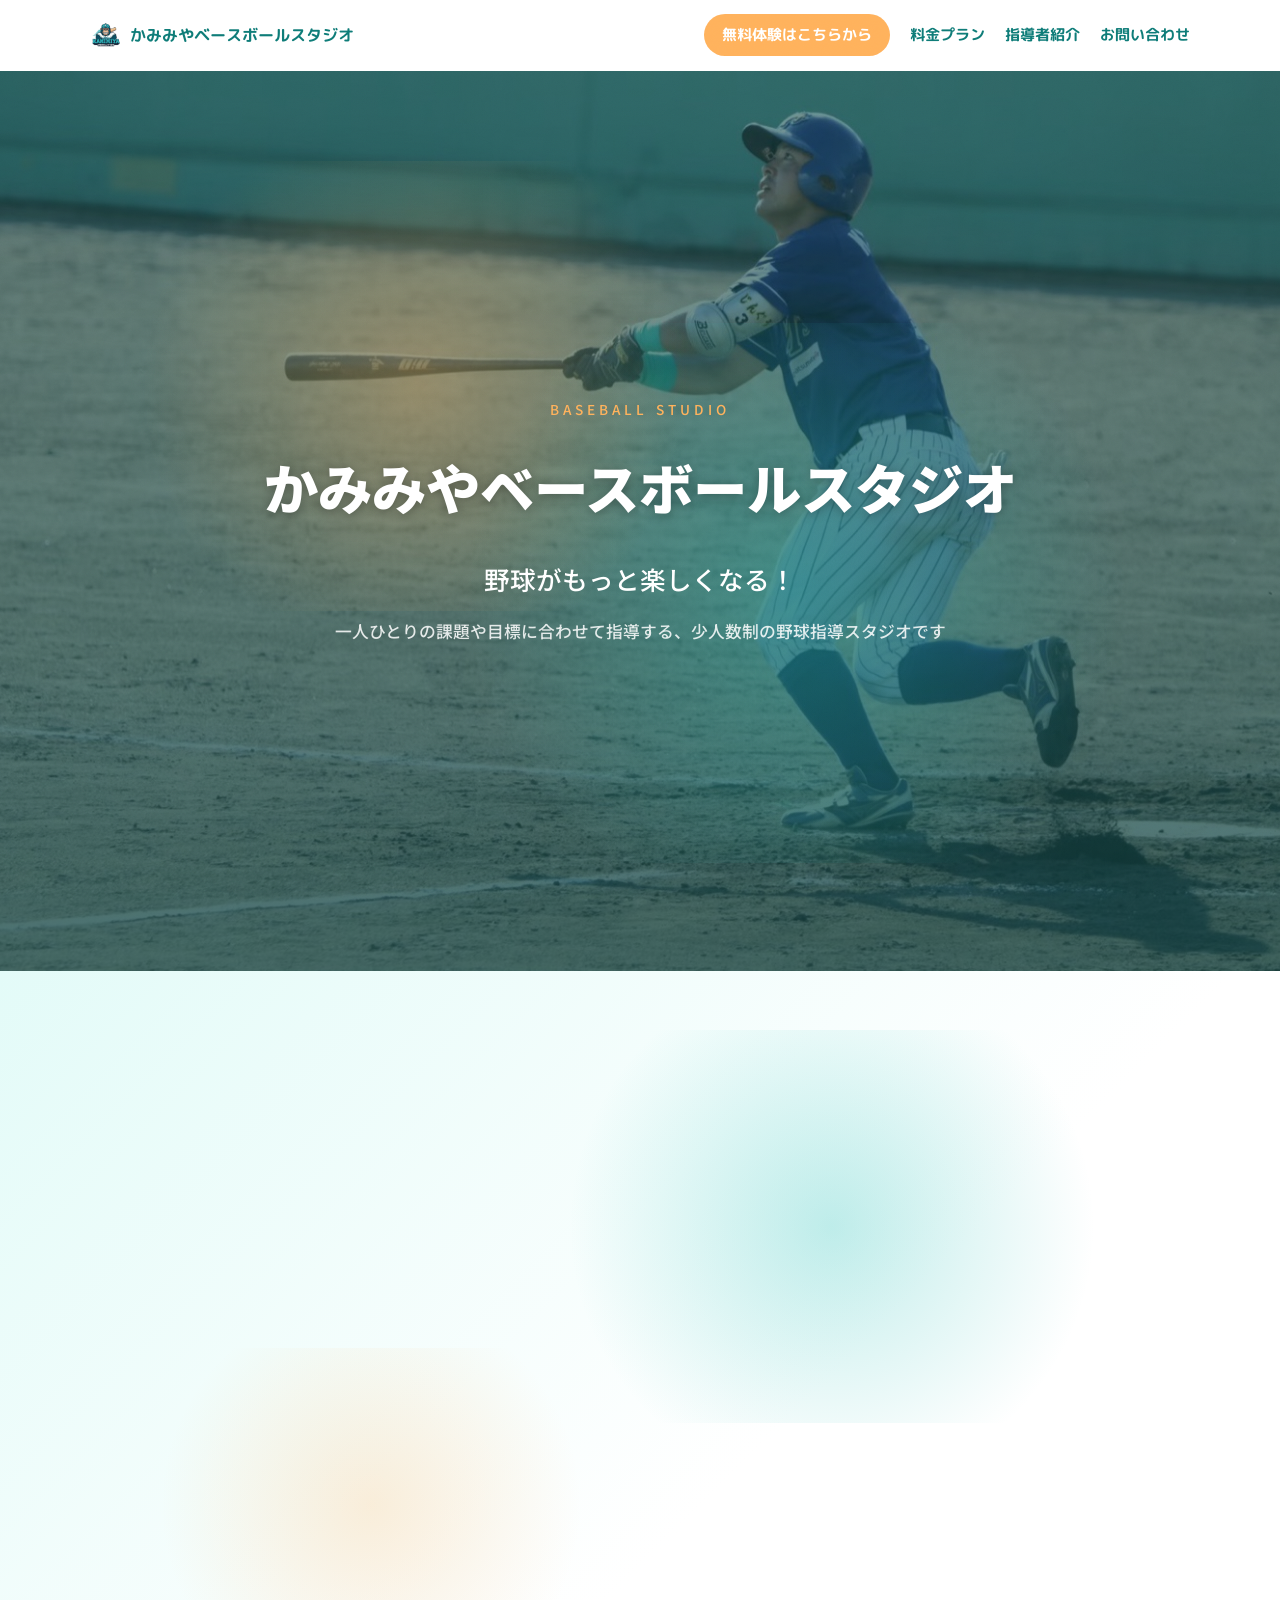
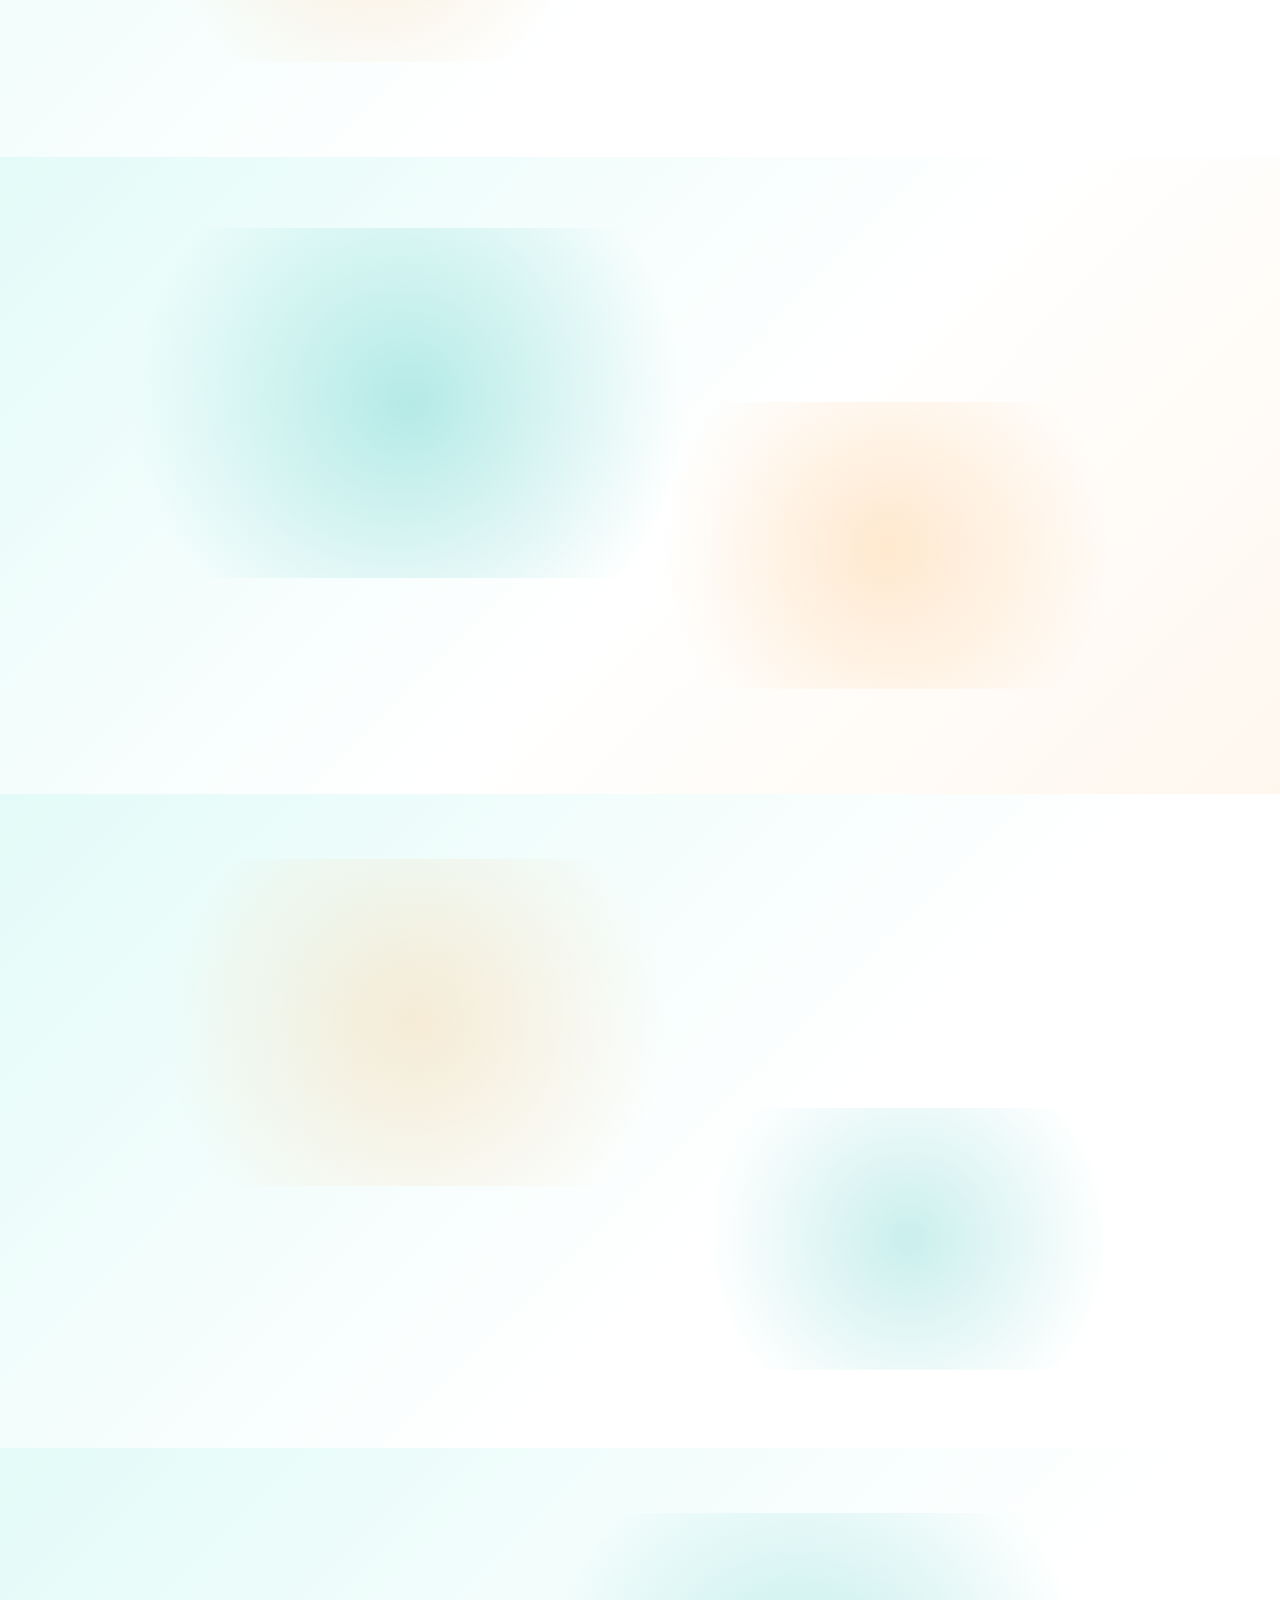
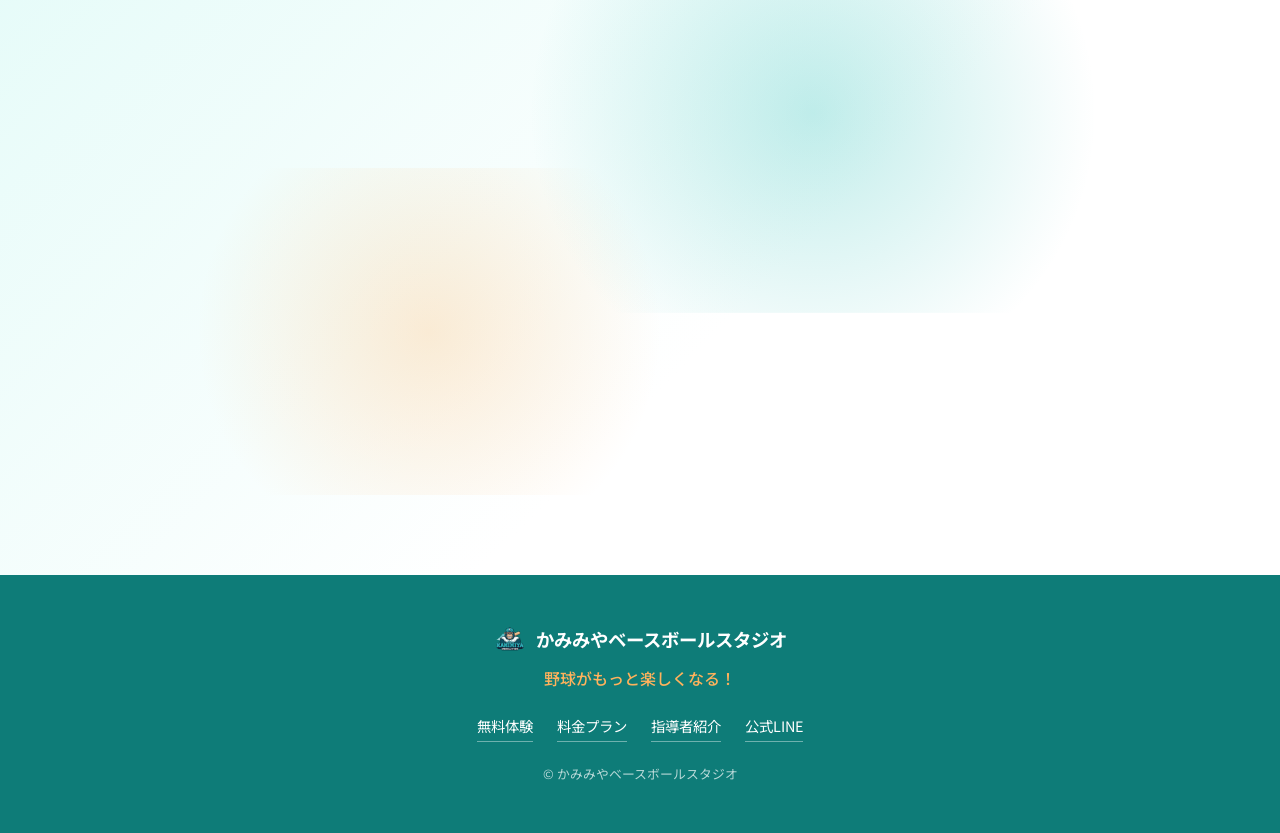
==== index.html @ 3febee27 "ナビゲーションとトップページのCTA文言を調整 - トップページのヒーロー内「無料体験に申し込む」ボタンを削除 - ナビの「無料体験」を「無料体験はこちらから」に変更（全ページ共通） - ナビの「公式" ====
<!DOCTYPE html>
<html lang="ja">
<head>
<meta charset="UTF-8">
<meta name="viewport" content="width=device-width, initial-scale=1.0">
<title>かみみやベースボールスタジオ｜野球がもっと楽しくなる！</title>
<meta name="description" content="かみみやベースボールスタジオ。一人ひとりの課題や目標に合わせて、技術の向上だけでなく「野球を楽しむこと」を大切にする野球指導スタジオです。まずは無料体験から。">
<link rel="icon" type="image/png" href="image/logo-icon.png">
<link rel="apple-touch-icon" href="image/logo-icon.png">
<link rel="preconnect" href="https://fonts.googleapis.com">
<link rel="preconnect" href="https://fonts.gstatic.com" crossorigin>
<link href="https://fonts.googleapis.com/css2?family=Noto+Sans+JP:wght@400;500;700;900&family=M+PLUS+Rounded+1c:wght@500;700;800&display=swap" rel="stylesheet">
<link rel="stylesheet" href="styles.css">
</head>
<body>

<nav class="site-nav">
  <div class="container site-nav__inner">
    <a href="index.html" class="site-nav__logo">
      <img src="image/logo-icon.png" alt="" class="site-nav__logo-icon">
      かみみやベースボールスタジオ
    </a>
    <div class="site-nav__links">
      <a href="trial.html" class="site-nav__link site-nav__link--cta">無料体験はこちらから</a>
      <a href="plan.html" class="site-nav__link">料金プラン</a>
      <a href="profile.html" class="site-nav__link">指導者紹介</a>
      <a href="https://lin.ee/xkisWtDX" class="site-nav__link" target="_blank" rel="noopener noreferrer">お問い合わせ</a>
    </div>
  </div>
</nav>

<header class="hero">
  <div class="hero__bg"></div>
  <div class="hero__overlay"></div>
  <div class="hero__content">
    <p class="hero__eyebrow">BASEBALL STUDIO</p>
    <h1 class="hero__title">かみみやベースボールスタジオ</h1>
    <p class="hero__copy">野球がもっと楽しくなる！</p>
    <p class="hero__sub">一人ひとりの課題や目標に合わせて指導する、少人数制の野球指導スタジオです</p>
  </div>
</header>

<main>

  <section class="about" id="philosophy">
    <div class="container">
      <h2 class="section-title reveal">指導理念</h2>
      <div class="about-grid">

        <div class="bento-item about-grid__lead reveal">
          <p class="about__lead">
            僕が大切にしているのは、ただ「野球が上手くなること」だけではなく、まずは「野球を楽しむこと」です。<br><br>
            そのためには、できなかったことができるようになったり、練習の成果が結果につながったりすることも大切だと考えています。<br><br>
            僕の考えを押しつけるのではなく、その子自身が考えて、できることを少しずつ増やしていく。それを大切にしています。
          </p>
        </div>

        <div class="bento-item about-grid__quote reveal">
          <p class="about-grid__quote-text">「自分はどうなりたいのか」<br>「そのために今の自分には何が必要なのか」<br>を一緒に考えます</p>
        </div>

        <div class="bento-item about-grid__link reveal">
          <p class="philosophy-goal">最終的に「野球がもっと楽しくなった」と<br>思ってもらうことを目指しています。</p>
        </div>

      </div>
    </div>
  </section>

  <section class="services" id="concerns">
    <div class="container">
      <h2 class="section-title reveal">こんなお悩みありませんか？</h2>
      <div class="bento-item concern-card reveal">
        <ul class="concern-list">
          <li>練習しているけど、なかなか結果につながらない</li>
          <li>バッティングで何を直せばいいのか分からない</li>
          <li>子どもに合った練習方法が分からない</li>
          <li>もっと野球を楽しんでほしい</li>
          <li>言われたことをやるだけではなく、自分で考えて練習してほしい</li>
          <li>目標を持って野球に取り組んでほしい</li>
        </ul>
      </div>
    </div>
  </section>

  <section class="career" id="solutions">
    <div class="container">
      <p class="solution-lead reveal">
        一人ひとりの課題や目標に合わせて、技術の向上だけでなく、<br>
        野球をもっと楽しめるようになることを目指して指導する<br>
        かみみやベースボールスタジオのトレーニングを、受けてみませんか？
      </p>
      <div class="step-grid">

        <div class="step-card reveal">
          <p class="step-card__num">POINT 1</p>
          <h3 class="step-card__title">プロの視点での指導</h3>
          <p class="step-card__desc">元独立リーグ選手・独立5球団経験、Driveline youthの認定資格を持つ代表が直接指導します。</p>
        </div>

        <div class="step-card reveal">
          <p class="step-card__num">POINT 2</p>
          <h3 class="step-card__title">一人ひとりに合わせた指導</h3>
          <p class="step-card__desc">画一的な指導ではなく、お子様一人ひとりの課題や目標に合わせて指導内容を考えます。</p>
        </div>

        <div class="step-card reveal">
          <p class="step-card__num">POINT 3</p>
          <h3 class="step-card__title">「楽しむ」を大切にする指導</h3>
          <p class="step-card__desc">技術の向上だけでなく、野球を楽しむ気持ちを一番大切にした指導を行っています。</p>
        </div>

      </div>

      <div class="solutions-cta reveal">
        <a href="profile.html" class="btn btn--outline">指導者に関する情報はこちら <span aria-hidden="true">&raquo;</span></a>
      </div>
    </div>
  </section>

  <section class="contact" id="contact">
    <div class="container">
      <p class="cta-lead reveal">
        お悩み、少しでも解消したいと感じたら——<br>
        まずは無料体験で、実際の指導を見てみませんか？
      </p>
      <h2 class="section-title cta-title reveal">無料体験レッスン</h2>
      <div class="bento-item trial-cta-card cta-highlight reveal">
        <p class="trial-cta__desc">
          「本当にうちの子に合うか、まずは試してみたい」という方へ。<br>
          プロの視点での指導を、まずは無料で体験いただけます。<br>
          <strong class="trial-cta__highlight">公式LINEで「無料体験」と送ってください。日程調整のうえ、ご案内いたします。</strong>
        </p>
        <a class="btn btn--line" href="https://lin.ee/xkisWtDX" target="_blank" rel="noopener noreferrer">
          <svg class="btn__icon" viewBox="0 0 24 24" aria-hidden="true"><path fill="currentColor" d="M12 2C6.48 2 2 5.71 2 10.28c0 4.09 3.56 7.52 8.36 8.16.33.07.77.22.88.5.1.26.07.66.03.92l-.14.86c-.04.26-.2 1 .88.55 1.08-.46 5.82-3.43 7.94-5.87C21.44 13.94 22 12.18 22 10.28 22 5.71 17.52 2 12 2zm-3.3 10.87H6.98a.32.32 0 0 1-.32-.32V8.03c0-.18.14-.32.32-.32h.36c.18 0 .32.14.32.32v3.8h2.04c.18 0 .32.14.32.32v.4c0 .18-.14.32-.32.32zm1.72-.32c0 .18-.14.32-.32.32h-.36a.32.32 0 0 1-.32-.32V8.03c0-.18.14-.32.32-.32h.36c.18 0 .32.14.32.32zm4.5 0c0 .18-.14.32-.32.32h-.34a.34.34 0 0 1-.27-.13l-1.86-2.53v2.34c0 .18-.14.32-.32.32h-.36a.32.32 0 0 1-.32-.32V8.03c0-.18.14-.32.32-.32h.36c.1 0 .2.05.26.13l1.85 2.52V8.03c0-.18.14-.32.32-.32h.36c.18 0 .32.14.32.32zm3.34-3.16c0 .18-.14.32-.32.32h-2.04v.85h2.04c.18 0 .32.14.32.32v.4c0 .18-.14.32-.32.32h-2.04v.85h2.04c.18 0 .32.14.32.32v.4c0 .18-.14.32-.32.32h-2.72a.32.32 0 0 1-.32-.32V8.03c0-.18.14-.32.32-.32h2.72c.18 0 .32.14.32.32z"/></svg>
          無料体験に申し込む
        </a>
        <p class="trial-cta__note">※無料体験は月謝グループレッスンのみが対象です。</p>
      </div>
    </div>
  </section>

</main>

<footer class="footer">
  <div class="container">
    <div class="footer__brand">
      <img src="image/logo-icon.png" alt="" class="footer__logo-icon">
      <p class="footer__name">かみみやベースボールスタジオ</p>
    </div>
    <p class="footer__copy">野球がもっと楽しくなる！</p>
    <div class="footer__links">
      <a href="trial.html">無料体験</a>
      <a href="plan.html">料金プラン</a>
      <a href="profile.html">指導者紹介</a>
      <a href="https://lin.ee/xkisWtDX" target="_blank" rel="noopener noreferrer">公式LINE</a>
    </div>
    <p class="footer__rights">&copy; かみみやベースボールスタジオ</p>
  </div>
</footer>

</body>
</html>
---- styles.css ----
/* ===== Variables ===== */
:root {
  --color-primary: #1FBDB5;
  --color-primary-dark: #0E7C78;
  --color-primary-light: #E3FBF8;
  --color-accent: #FFB25C;
  --color-accent-dark: #E8892C;
  --color-text: #1F2D2C;
  --color-text-muted: #4C5E5C;
  --color-white: #FFFFFF;
  --font-base: "Noto Sans JP", "Hiragino Kaku Gothic ProN", "Yu Gothic", "Meiryo", sans-serif;
  --font-rounded: "M PLUS Rounded 1c", "Noto Sans JP", "Hiragino Kaku Gothic ProN", "Yu Gothic", "Meiryo", sans-serif;
  --container-width: 1100px;
  --radius: 28px;
  --radius-sm: 16px;
  --shadow: 0 12px 28px rgba(14, 124, 120, 0.14);

  /* Motion */
  --ease-snap: cubic-bezier(0.34, 1.56, 0.64, 1);
  --ease-soft: cubic-bezier(0.16, 1, 0.3, 1);
  --duration-fast: 0.25s;
  --duration-base: 0.6s;
}

/* ===== Cross-document page transitions (CSS only, no JS) ===== */
@view-transition {
  navigation: auto;
}

::view-transition-old(root),
::view-transition-new(root) {
  animation-duration: var(--duration-base);
  animation-timing-function: var(--ease-soft);
}

/* ===== Reset ===== */
* {
  box-sizing: border-box;
  margin: 0;
  padding: 0;
}

html {
  scroll-behavior: smooth;
}

body {
  font-family: var(--font-base);
  color: var(--color-text);
  background-color: var(--color-white);
  line-height: 1.8;
  -webkit-font-smoothing: antialiased;
}

/* ===== Ambient noise overlay (pure CSS, no JS) ===== */
body::before {
  content: "";
  position: fixed;
  inset: 0;
  z-index: 9999;
  pointer-events: none;
  opacity: 0.035;
  mix-blend-mode: overlay;
  background-image: url("data:image/svg+xml,%3Csvg xmlns='http://www.w3.org/2000/svg' width='180' height='180'%3E%3Cfilter id='n'%3E%3CfeTurbulence type='fractalNoise' baseFrequency='0.9' numOctaves='2' stitchTiles='stitch'/%3E%3C/filter%3E%3Crect width='100%25' height='100%25' filter='url(%23n)'/%3E%3C/svg%3E");
  background-size: 180px 180px;
}

img {
  display: block;
  max-width: 100%;
  height: auto;
}

.container {
  width: 100%;
  max-width: var(--container-width);
  margin: 0 auto;
  padding: 0 24px;
}

/* ===== Scroll reveal (pure CSS, no JS) ===== */
.reveal {
  opacity: 1;
  transform: none;
}

@supports (animation-timeline: view()) {
  @keyframes reveal-in {
    from {
      opacity: 0;
      transform: translateY(28px);
    }
    to {
      opacity: 1;
      transform: translateY(0);
    }
  }

  .reveal {
    opacity: 0;
    animation: reveal-in var(--duration-base) var(--ease-soft) both;
    animation-timeline: view();
    animation-range: entry 0% cover 30%;
  }
}

.section-title {
  font-size: clamp(1.5rem, 1.2rem + 1.2vw, 2.2rem);
  font-weight: 700;
  color: var(--color-primary-dark);
  text-align: center;
  margin-bottom: 40px;
  position: relative;
  padding-bottom: 18px;
}

.section-title::after {
  content: "";
  position: absolute;
  bottom: 0;
  left: 50%;
  transform: translateX(-50%);
  width: 64px;
  height: 4px;
  background-color: var(--color-accent);
  border-radius: 999px;
}

/* ===== Hero ===== */
.hero {
  position: relative;
  min-height: 100vh;
  display: flex;
  align-items: center;
  justify-content: center;
  overflow: hidden;
  color: var(--color-white);
  text-align: center;
}

.hero__bg {
  position: absolute;
  inset: 0;
  background-image: url("image/S__90472515_0.jpg");
  background-size: cover;
  background-position: center;
  background-repeat: no-repeat;
  animation: hero-kenburns 24s ease-in-out infinite alternate;
}

@keyframes hero-kenburns {
  0% {
    transform: scale(1);
  }
  100% {
    transform: scale(1.12);
  }
}

.hero__overlay {
  position: absolute;
  inset: 0;
  background-image:
    radial-gradient(circle, rgba(255, 178, 92, 0.35) 0%, rgba(255, 178, 92, 0) 70%),
    radial-gradient(circle, rgba(31, 189, 181, 0.35) 0%, rgba(31, 189, 181, 0) 70%),
    linear-gradient(180deg, rgba(14, 65, 63, 0.55) 0%, rgba(14, 65, 63, 0.75) 100%);
  background-repeat: no-repeat;
  background-size: 50% 50%, 60% 60%, 100% 100%;
  background-position: 15% 20%, 80% 70%, 0 0;
  animation: orb-drift-hero 32s ease-in-out infinite alternate;
}

@keyframes orb-drift-hero {
  0% { background-position: 15% 20%, 80% 70%, 0 0; }
  100% { background-position: 30% 35%, 65% 55%, 0 0; }
}

.hero__content {
  position: relative;
  z-index: 1;
  padding: 32px 24px;
}

.hero__eyebrow {
  letter-spacing: 0.3em;
  font-size: 0.85rem;
  font-weight: 500;
  color: var(--color-accent);
  margin-bottom: 16px;
}

.hero__title {
  font-size: clamp(2rem, 1.4rem + 3vw, 3.4rem);
  font-weight: 900;
  margin-bottom: 20px;
  text-shadow: 0 2px 12px rgba(0, 0, 0, 0.3);
}

.hero__copy {
  font-size: clamp(1.1rem, 1rem + 0.8vw, 1.6rem);
  font-weight: 500;
  color: var(--color-white);
}

.hero__sub {
  margin-top: 14px;
  font-size: clamp(0.9rem, 0.85rem + 0.3vw, 1.05rem);
  font-weight: 500;
  color: rgba(255, 255, 255, 0.85);
}

.hero__cta {
  margin-top: 32px;
}

/* ===== About ===== */
.about {
  padding: 96px 0;
  position: relative;
  overflow: hidden;
  background-image:
    radial-gradient(circle, rgba(31, 189, 181, 0.28) 0%, rgba(31, 189, 181, 0) 70%),
    radial-gradient(circle, rgba(255, 178, 92, 0.22) 0%, rgba(255, 178, 92, 0) 70%),
    linear-gradient(135deg, var(--color-primary-light) 0%, #ffffff 60%);
  background-repeat: no-repeat;
  background-size: 50% 50%, 40% 40%, 100% 100%;
  background-position: 80% 15%, 15% 80%, 0 0;
  animation: orb-drift-about 26s ease-in-out infinite alternate;
}

@keyframes orb-drift-about {
  0% { background-position: 80% 15%, 15% 80%, 0 0; }
  100% { background-position: 65% 30%, 30% 65%, 0 0; }
}

.about-grid {
  display: grid;
  grid-template-columns: 2fr 1fr;
  grid-template-rows: auto auto;
  gap: 24px;
}

.about-grid__lead {
  grid-row: 1 / 3;
  background: rgba(255, 255, 255, 0.55);
  display: flex;
  align-items: center;
  padding: 40px;
}

.about-grid__lead .about__lead {
  font-size: clamp(1.05rem, 1rem + 0.3vw, 1.25rem);
  color: var(--color-text);
  font-weight: 500;
}

.about-grid__quote {
  background: #30D5C8;
  display: flex;
  align-items: center;
  justify-content: center;
  text-align: center;
  padding: 28px;
}

.about-grid__quote-text {
  color: var(--color-white);
  font-weight: 900;
  font-size: clamp(1.1rem, 1rem + 1vw, 1.5rem);
}

.about-grid__link {
  background: rgba(255, 255, 255, 0.55);
  display: flex;
  align-items: center;
  justify-content: center;
  padding: 24px;
}

.about-grid__quote {
  animation-delay: 0.1s;
}

.about-grid__link {
  animation-delay: 0.2s;
}

.about-grid__link a {
  display: inline-flex;
  align-items: center;
  gap: 8px;
  color: var(--color-primary-dark);
  font-weight: 700;
  font-size: clamp(1.1rem, 1rem + 0.5vw, 1.35rem);
  text-decoration: none;
  transition: color var(--duration-fast) var(--ease-snap);
}

.about-grid__link a:hover {
  color: var(--color-accent-dark);
}

.philosophy-goal {
  color: var(--color-primary-dark);
  font-weight: 700;
  font-size: clamp(1rem, 0.95rem + 0.3vw, 1.15rem);
  text-align: center;
  line-height: 1.7;
}

/* ===== Parent Concerns ===== */
.concern-card {
  max-width: 760px;
  margin: 0 auto;
  background: rgba(255, 255, 255, 0.55);
  box-shadow: 0 8px 32px rgba(14, 124, 120, 0.14);
  padding: 40px;
}

.concern-list {
  list-style: none;
  display: flex;
  flex-direction: column;
  gap: 14px;
}

.concern-list li {
  position: relative;
  padding-left: 28px;
  font-size: 1rem;
  color: var(--color-text);
  font-weight: 500;
}

.concern-list li::before {
  content: "";
  position: absolute;
  left: 2px;
  top: 9px;
  width: 8px;
  height: 8px;
  border-radius: 50%;
  background-color: var(--color-accent);
}

/* ===== Solutions ===== */
.solution-lead {
  max-width: 720px;
  margin: 0 auto 40px;
  text-align: center;
  font-size: 1.05rem;
  font-weight: 700;
  color: var(--color-primary-dark);
  line-height: 1.9;
}

.solutions-cta {
  margin-top: 40px;
  text-align: center;
}

/* ===== Trial CTA ===== */
.trial-cta-card {
  max-width: 640px;
  margin: 0 auto;
  background: rgba(255, 255, 255, 0.6);
  box-shadow: 0 8px 32px rgba(14, 124, 120, 0.14);
  padding: 48px 40px;
  text-align: center;
  display: flex;
  flex-direction: column;
  align-items: center;
  gap: 16px;
}

.trial-cta__desc {
  color: var(--color-text);
  font-size: 0.98rem;
  line-height: 1.8;
}

.trial-cta__note {
  font-size: 0.82rem;
  color: var(--color-text-muted);
}

.trial-cta__highlight {
  font-weight: 800;
  color: var(--color-primary-dark);
}

.cta-lead {
  max-width: 640px;
  margin: 0 auto 12px;
  text-align: center;
  font-size: 1.05rem;
  font-weight: 700;
  color: var(--color-primary-dark);
  line-height: 1.9;
}

.cta-title {
  font-size: clamp(2rem, 1.6rem + 2vw, 3rem);
}

.cta-highlight {
  max-width: 720px;
  padding: 56px 48px;
}

/* ===== Friend Referral Campaign ===== */
.campaign-lead {
  text-align: center;
  color: var(--color-text-muted);
  margin-bottom: 32px;
  font-size: 1rem;
}

.campaign-grid {
  display: grid;
  grid-template-columns: 1fr 1fr;
  gap: 24px;
}

.campaign-card {
  background: rgba(255, 255, 255, 0.55);
  box-shadow: 0 8px 32px rgba(14, 124, 120, 0.14);
  padding: 32px;
  text-align: center;
}

.campaign-card__label {
  font-weight: 700;
  color: var(--color-primary-dark);
  font-size: 1.05rem;
  margin-bottom: 14px;
}

.campaign-card__price-old {
  color: var(--color-text-muted);
  text-decoration: line-through;
  font-size: 0.95rem;
  margin-bottom: 6px;
}

.campaign-card__price-new {
  color: var(--color-accent-dark);
  font-weight: 900;
  font-size: clamp(1.6rem, 1.4rem + 0.8vw, 2rem);
}

.campaign-card__price-new span {
  font-size: 0.9rem;
  font-weight: 700;
  margin-left: 4px;
}

.campaign-note {
  text-align: center;
  color: var(--color-text-muted);
  font-size: 0.85rem;
  margin-top: 20px;
}

.campaign-cta {
  text-align: center;
  margin-top: 32px;
}

@media (max-width: 900px) {
  .campaign-grid {
    grid-template-columns: 1fr;
  }
}

/* ===== Site Nav ===== */
.site-nav {
  position: sticky;
  top: 0;
  z-index: 500;
  background: rgba(255, 255, 255, 0.75);
  border-bottom: 1px solid rgba(255, 255, 255, 0.6);
  backdrop-filter: blur(16px) saturate(180%);
  -webkit-backdrop-filter: blur(16px) saturate(180%);
  font-family: var(--font-rounded);
}

@supports not ((backdrop-filter: blur(1px)) or (-webkit-backdrop-filter: blur(1px))) {
  .site-nav {
    background-color: rgba(255, 255, 255, 0.96);
  }
}

.site-nav__inner {
  display: flex;
  align-items: center;
  justify-content: space-between;
  flex-wrap: wrap;
  gap: 12px;
  padding: 14px 0;
}

.site-nav__logo {
  display: inline-flex;
  align-items: center;
  gap: 8px;
  color: var(--color-primary-dark);
  font-weight: 700;
  text-decoration: none;
  font-size: 1rem;
}

.site-nav__logo-icon {
  width: 32px;
  height: 32px;
  object-fit: contain;
  flex-shrink: 0;
}

.site-nav__links {
  display: flex;
  align-items: center;
  flex-wrap: wrap;
  gap: 20px;
}

.site-nav__link {
  color: var(--color-primary-dark);
  font-weight: 700;
  text-decoration: none;
  font-size: 0.92rem;
  transition: color var(--duration-fast) var(--ease-snap);
}

.site-nav__link:hover {
  color: var(--color-accent-dark);
}

.site-nav__link[aria-current="page"] {
  color: var(--color-accent-dark);
  border-bottom: 2px solid var(--color-accent);
  padding-bottom: 2px;
}

.site-nav__link--cta {
  background-color: var(--color-accent);
  color: var(--color-white);
  padding: 8px 18px;
  border-radius: 999px;
}

.site-nav__link--cta:hover {
  background-color: var(--color-accent-dark);
  color: var(--color-white);
}

.site-nav__link--cta[aria-current="page"] {
  border-bottom: none;
  padding: 8px 18px;
}


/* ===== Profile ===== */
.profile {
  padding: 96px 0;
  position: relative;
  overflow: hidden;
  background-image:
    radial-gradient(circle, rgba(31, 189, 181, 0.26) 0%, rgba(31, 189, 181, 0) 70%),
    radial-gradient(circle, rgba(255, 178, 92, 0.2) 0%, rgba(255, 178, 92, 0) 70%),
    linear-gradient(135deg, var(--color-primary-light) 0%, #ffffff 65%);
  background-repeat: no-repeat;
  background-size: 50% 50%, 40% 40%, 100% 100%;
  background-position: 75% 20%, 20% 75%, 0 0;
  animation: orb-drift-profile 29s ease-in-out infinite alternate;
}

@keyframes orb-drift-profile {
  0% { background-position: 75% 20%, 20% 75%, 0 0; }
  100% { background-position: 60% 35%, 35% 60%, 0 0; }
}

/* ===== Bento Grid ===== */
.bento-grid {
  display: grid;
  grid-template-columns: 1.2fr 1fr 1fr;
  grid-template-rows: auto auto;
  grid-template-areas:
    "photo name    name"
    "photo message message";
  gap: 24px;
}

.bento-item {
  border: 1px solid rgba(255, 255, 255, 0.7);
  border-radius: var(--radius);
  overflow: hidden;
  backdrop-filter: blur(20px) saturate(180%);
  -webkit-backdrop-filter: blur(20px) saturate(180%);
  transition: transform var(--duration-fast) var(--ease-snap), box-shadow var(--duration-fast) var(--ease-snap), border-color var(--duration-fast) var(--ease-snap);
}

@supports not ((backdrop-filter: blur(1px)) or (-webkit-backdrop-filter: blur(1px))) {
  .bento-item--name,
  .bento-item--message {
    background-color: rgba(255, 255, 255, 0.92);
  }
}

.bento-item:hover {
  transform: translateY(-6px) scale(1.015);
  border-color: rgba(255, 255, 255, 0.9);
}

.bento-item--name {
  animation-delay: 0.1s;
}

.bento-item--message {
  animation-delay: 0.2s;
}

.bento-item--photo {
  grid-area: photo;
  box-shadow: var(--shadow);
  min-height: 360px;
  transform: translateZ(0);
}

.bento-item__img {
  width: 100%;
  height: 100%;
  object-fit: cover;
  transition: transform var(--duration-fast) var(--ease-snap);
}

.bento-item--photo:hover .bento-item__img {
  transform: scale(1.08);
}

.bento-item--name {
  grid-area: name;
  background: rgba(227, 251, 248, 0.55);
  box-shadow: 0 8px 32px rgba(14, 124, 120, 0.14);
  display: flex;
  flex-direction: column;
  justify-content: center;
  padding: 32px;
}

.bento-item--message {
  grid-area: message;
  background: rgba(255, 255, 255, 0.55);
  box-shadow: 0 8px 32px rgba(14, 124, 120, 0.14);
  display: flex;
  align-items: center;
  padding: 32px;
}

.profile__role {
  color: var(--color-accent-dark);
  font-weight: 700;
  letter-spacing: 0.05em;
  margin-bottom: 8px;
}

.profile__name {
  font-size: clamp(1.8rem, 1.5rem + 1.2vw, 2.6rem);
  font-weight: 900;
  color: var(--color-primary-dark);
}

.profile__message {
  font-size: clamp(1rem, 0.95rem + 0.3vw, 1.15rem);
  color: var(--color-text);
  font-weight: 500;
}

/* ===== Career ===== */
.career {
  padding: 96px 0;
  position: relative;
  overflow: hidden;
  background-image:
    radial-gradient(circle, rgba(255, 178, 92, 0.24) 0%, rgba(255, 178, 92, 0) 70%),
    radial-gradient(circle, rgba(31, 189, 181, 0.24) 0%, rgba(31, 189, 181, 0) 70%),
    linear-gradient(135deg, var(--color-primary-light) 0%, #ffffff 60%);
  background-repeat: no-repeat;
  background-size: 50% 50%, 40% 40%, 100% 100%;
  background-position: 15% 20%, 85% 80%, 0 0;
  animation: orb-drift-career 28s ease-in-out infinite alternate;
}

@keyframes orb-drift-career {
  0% { background-position: 15% 20%, 85% 80%, 0 0; }
  100% { background-position: 30% 35%, 70% 65%, 0 0; }
}

.career-card {
  max-width: 720px;
  margin: 0 auto;
  background: rgba(255, 255, 255, 0.55);
  box-shadow: 0 8px 32px rgba(14, 124, 120, 0.14);
  padding: 40px;
}

.career-list {
  list-style: none;
  display: flex;
  flex-direction: column;
  gap: 14px;
  font-family: var(--font-rounded);
}

.career-list li {
  position: relative;
  padding-left: 32px;
  font-size: 1rem;
  color: var(--color-text);
  font-weight: 500;
}

.career-list li::before {
  content: "⚾";
  position: absolute;
  left: 0;
  top: -1px;
}

.career-list__summary {
  margin-top: 8px;
  padding-top: 22px;
  border-top: 1px solid rgba(14, 124, 120, 0.16);
  font-weight: 700;
  color: var(--color-primary-dark);
}

.career-list__summary::before {
  top: 21px;
}

/* ===== Services ===== */
.services {
  padding: 96px 0;
  position: relative;
  overflow: hidden;
  background-image:
    radial-gradient(circle, rgba(31, 189, 181, 0.3) 0%, rgba(31, 189, 181, 0) 70%),
    radial-gradient(circle, rgba(255, 178, 92, 0.28) 0%, rgba(255, 178, 92, 0) 70%),
    linear-gradient(135deg, var(--color-primary-light) 0%, #ffffff 55%, rgba(255, 178, 92, 0.1) 100%);
  background-repeat: no-repeat;
  background-size: 55% 55%, 45% 45%, 100% 100%;
  background-position: 10% 25%, 85% 70%, 0 0;
  animation: orb-drift-services 30s ease-in-out infinite alternate;
}

@keyframes orb-drift-services {
  0% { background-position: 10% 25%, 85% 70%, 0 0; }
  100% { background-position: 25% 40%, 70% 55%, 0 0; }
}

.card-grid {
  display: grid;
  grid-template-columns: 1.3fr 1fr;
  grid-template-rows: auto auto;
  gap: 32px;
}

.card--wide {
  grid-row: 1 / 3;
}

.card {
  background: rgba(255, 255, 255, 0.55);
  border: 1px solid rgba(255, 255, 255, 0.7);
  border-radius: var(--radius);
  overflow: hidden;
  box-shadow: 0 8px 32px rgba(14, 124, 120, 0.14);
  backdrop-filter: blur(20px) saturate(180%);
  -webkit-backdrop-filter: blur(20px) saturate(180%);
  display: flex;
  flex-direction: column;
  transition: transform var(--duration-fast) var(--ease-snap), box-shadow var(--duration-fast) var(--ease-snap);
}

@supports not ((backdrop-filter: blur(1px)) or (-webkit-backdrop-filter: blur(1px))) {
  .card,
  .step-card {
    background-color: rgba(255, 255, 255, 0.92);
  }
}

.card-grid .card:nth-child(2) {
  animation-delay: 0.12s;
}

.card-grid .card:nth-child(3) {
  animation-delay: 0.24s;
}

.card:hover {
  transform: translateY(-8px) scale(1.02);
  box-shadow: 0 18px 40px rgba(14, 124, 120, 0.2);
  border-color: rgba(255, 255, 255, 0.9);
}

.card__image-wrap {
  aspect-ratio: 4 / 3;
  overflow: hidden;
  transform: translateZ(0);
}

.card__image {
  width: 100%;
  height: 100%;
  object-fit: cover;
  transition: transform var(--duration-fast) var(--ease-snap);
}

.card:hover .card__image {
  transform: scale(1.08);
}

.card__body {
  padding: 28px 24px 32px;
  display: flex;
  flex-direction: column;
  gap: 8px;
  flex-grow: 1;
}

.card__body .btn--card {
  margin-top: auto;
}

.card__title {
  font-size: 1.2rem;
  font-weight: 700;
  color: var(--color-primary-dark);
  margin-bottom: 8px;
}

.card__price {
  font-size: 1rem;
  color: var(--color-text);
}

.card__price strong {
  color: var(--color-accent-dark);
  font-size: 1.15rem;
  font-weight: 700;
}

.card__note {
  font-size: 0.88rem;
  color: var(--color-text-muted);
  background-color: var(--color-primary-light);
  padding: 8px 12px;
  border-radius: var(--radius-sm);
  margin-top: 4px;
}

.card__desc {
  margin-top: 8px;
  font-size: 0.92rem;
  color: var(--color-text-muted);
}

/* ===== Step Grid (trial flow) ===== */
.step-grid {
  display: grid;
  grid-template-columns: repeat(3, 1fr);
  gap: 32px;
}

.step-card {
  background: rgba(255, 255, 255, 0.55);
  border: 1px solid rgba(255, 255, 255, 0.7);
  border-radius: var(--radius);
  box-shadow: 0 8px 32px rgba(14, 124, 120, 0.14);
  backdrop-filter: blur(20px) saturate(180%);
  -webkit-backdrop-filter: blur(20px) saturate(180%);
  padding: 32px 28px;
  transition: transform var(--duration-fast) var(--ease-snap), box-shadow var(--duration-fast) var(--ease-snap);
}

.step-card:hover {
  transform: translateY(-8px) scale(1.02);
  box-shadow: 0 18px 40px rgba(14, 124, 120, 0.2);
}

.step-grid .step-card:nth-child(2) {
  animation-delay: 0.12s;
}

.step-grid .step-card:nth-child(3) {
  animation-delay: 0.24s;
}

.step-card__num {
  font-family: var(--font-rounded);
  font-weight: 800;
  font-size: 0.85rem;
  letter-spacing: 0.1em;
  color: var(--color-accent-dark);
  margin-bottom: 12px;
}

.step-card__title {
  font-size: 1.1rem;
  font-weight: 700;
  color: var(--color-primary-dark);
  margin-bottom: 8px;
}

.step-card__desc {
  font-size: 0.92rem;
  color: var(--color-text-muted);
}

@media (max-width: 900px) {
  .step-grid {
    grid-template-columns: 1fr;
  }
}

/* ===== Trial info ===== */
.trial-info-card {
  max-width: 640px;
  margin: 0 auto;
  background: rgba(255, 255, 255, 0.55);
  box-shadow: 0 8px 32px rgba(14, 124, 120, 0.14);
  padding: 40px;
}

.trial-info-list {
  list-style: none;
  display: flex;
  flex-direction: column;
  gap: 16px;
}

.trial-info-list li {
  display: flex;
  gap: 16px;
  font-size: 0.95rem;
  color: var(--color-text);
}

.trial-info-list li span {
  flex: 0 0 96px;
  font-weight: 700;
  color: var(--color-primary-dark);
}

.trial-info-note {
  margin-top: 20px;
  padding-top: 20px;
  border-top: 1px solid rgba(14, 124, 120, 0.16);
  font-size: 0.85rem;
  color: var(--color-text-muted);
}

@media (max-width: 600px) {
  .trial-info-list li {
    flex-direction: column;
    gap: 4px;
  }

  .trial-info-list li span {
    flex: none;
  }
}

/* ===== Contact ===== */
.contact {
  padding: 96px 0;
  position: relative;
  overflow: hidden;
  background-image:
    radial-gradient(circle, rgba(255, 178, 92, 0.25) 0%, rgba(255, 178, 92, 0) 70%),
    radial-gradient(circle, rgba(31, 189, 181, 0.28) 0%, rgba(31, 189, 181, 0) 70%),
    linear-gradient(135deg, var(--color-primary-light) 0%, #ffffff 60%);
  background-repeat: no-repeat;
  background-size: 45% 45%, 55% 55%, 100% 100%;
  background-position: 20% 80%, 80% 20%, 0 0;
  animation: orb-drift-contact 34s ease-in-out infinite alternate;
  text-align: center;
}

@keyframes orb-drift-contact {
  0% { background-position: 20% 80%, 80% 20%, 0 0; }
  100% { background-position: 35% 65%, 65% 35%, 0 0; }
}

.contact .trial-cta-card {
  margin-top: 36px;
}

.btn {
  display: inline-flex;
  align-items: center;
  gap: 10px;
  padding: 16px 32px;
  border-radius: 999px;
  font-weight: 700;
  font-size: 1rem;
  color: var(--color-white);
  text-decoration: none;
  white-space: nowrap;
  box-shadow: var(--shadow);
  transition: transform var(--duration-fast) var(--ease-snap),
              box-shadow var(--duration-fast) var(--ease-snap);
}

.btn:hover,
.btn:focus-visible {
  transform: translateY(-4px) scale(1.07);
  box-shadow: 0 16px 32px rgba(14, 124, 120, 0.28);
}

.btn:active {
  transform: translateY(-1px) scale(1.02);
  transition-duration: 0.1s;
}

.btn__icon {
  width: 22px;
  height: 22px;
  flex-shrink: 0;
}

.btn--line {
  background-color: #06C755;
}

.btn--outline {
  background-color: transparent;
  color: var(--color-primary-dark);
  border: 2px solid var(--color-primary-dark);
  box-shadow: none;
}

.btn--outline:hover,
.btn--outline:focus-visible {
  background-color: var(--color-primary-dark);
  color: var(--color-white);
}

.btn--card {
  width: 100%;
  justify-content: center;
  padding: 12px 20px;
  font-size: 0.92rem;
}

.btn--card .btn__icon {
  width: 18px;
  height: 18px;
}

/* ===== Footer ===== */
.footer {
  background-color: var(--color-primary-dark);
  color: var(--color-white);
  padding: 48px 0;
  text-align: center;
}

.footer__brand {
  display: flex;
  align-items: center;
  justify-content: center;
  gap: 10px;
  margin-bottom: 8px;
}

.footer__logo-icon {
  width: 32px;
  height: 32px;
  object-fit: contain;
  flex-shrink: 0;
}

.footer__name {
  font-size: 1.15rem;
  font-weight: 700;
}

.footer__copy {
  color: var(--color-accent);
  font-weight: 500;
  margin-bottom: 20px;
}

.footer__links {
  display: flex;
  flex-wrap: wrap;
  justify-content: center;
  gap: 12px 24px;
  margin-bottom: 20px;
}

.footer__links a {
  color: var(--color-white);
  text-decoration: none;
  font-size: 0.9rem;
  white-space: nowrap;
  border-bottom: 1px solid rgba(255, 255, 255, 0.4);
  padding-bottom: 2px;
  transition: color var(--duration-fast) var(--ease-snap), border-color var(--duration-fast) var(--ease-snap);
}

.footer__links a:hover {
  border-color: var(--color-accent);
  color: var(--color-accent);
}

.footer__rights {
  font-size: 0.8rem;
  color: rgba(255, 255, 255, 0.7);
}

/* ===== Responsive ===== */
@media (max-width: 900px) {
  .card-grid {
    grid-template-columns: 1fr;
  }

  .card--wide {
    grid-row: auto;
  }

  .bento-grid {
    grid-template-columns: 1fr;
    grid-template-areas:
      "photo"
      "name"
      "message";
    text-align: center;
  }

  .bento-item--name,
  .bento-item--message {
    align-items: center;
  }

  .about-grid {
    grid-template-columns: 1fr;
  }

  .about-grid__lead {
    grid-row: auto;
    text-align: center;
    justify-content: center;
  }

}

@media (max-width: 600px) {
  .site-nav__inner {
    justify-content: center;
    text-align: center;
  }

  .site-nav__links {
    justify-content: center;
    gap: 14px;
  }

  .about,
  .services,
  .contact {
    padding: 64px 0;
  }

  .section-title {
    margin-bottom: 28px;
  }

  .card__body {
    padding: 24px 20px 28px;
  }

  .trial-cta-card {
    padding: 32px 24px;
  }

  .btn {
    width: 100%;
    justify-content: center;
    padding: 14px 20px;
    font-size: 0.95rem;
  }

  /* Tone down decorative motion on phones: keep the visuals, drop the movement */
  :root {
    --duration-fast: 0.18s;
    --duration-base: 0.3s;
  }

  .hero__bg,
  .hero__overlay,
  .about,
  .services,
  .contact,
  .profile {
    animation: none;
  }

  .btn:hover,
  .btn:focus-visible,
  .card:hover,
  .bento-item:hover {
    transform: none;
  }

  .card:hover .card__image,
  .bento-item--photo:hover .bento-item__img,
  .about-grid__image:hover .about-grid__img {
    transform: none;
  }
}

/* ===== Reduced motion ===== */
@media (prefers-reduced-motion: reduce) {
  * {
    animation-duration: 0.01ms !important;
    animation-iteration-count: 1 !important;
    transition-duration: 0.01ms !important;
    scroll-behavior: auto !important;
  }

  ::view-transition-group(*),
  ::view-transition-old(*),
  ::view-transition-new(*) {
    animation: none !important;
  }
}
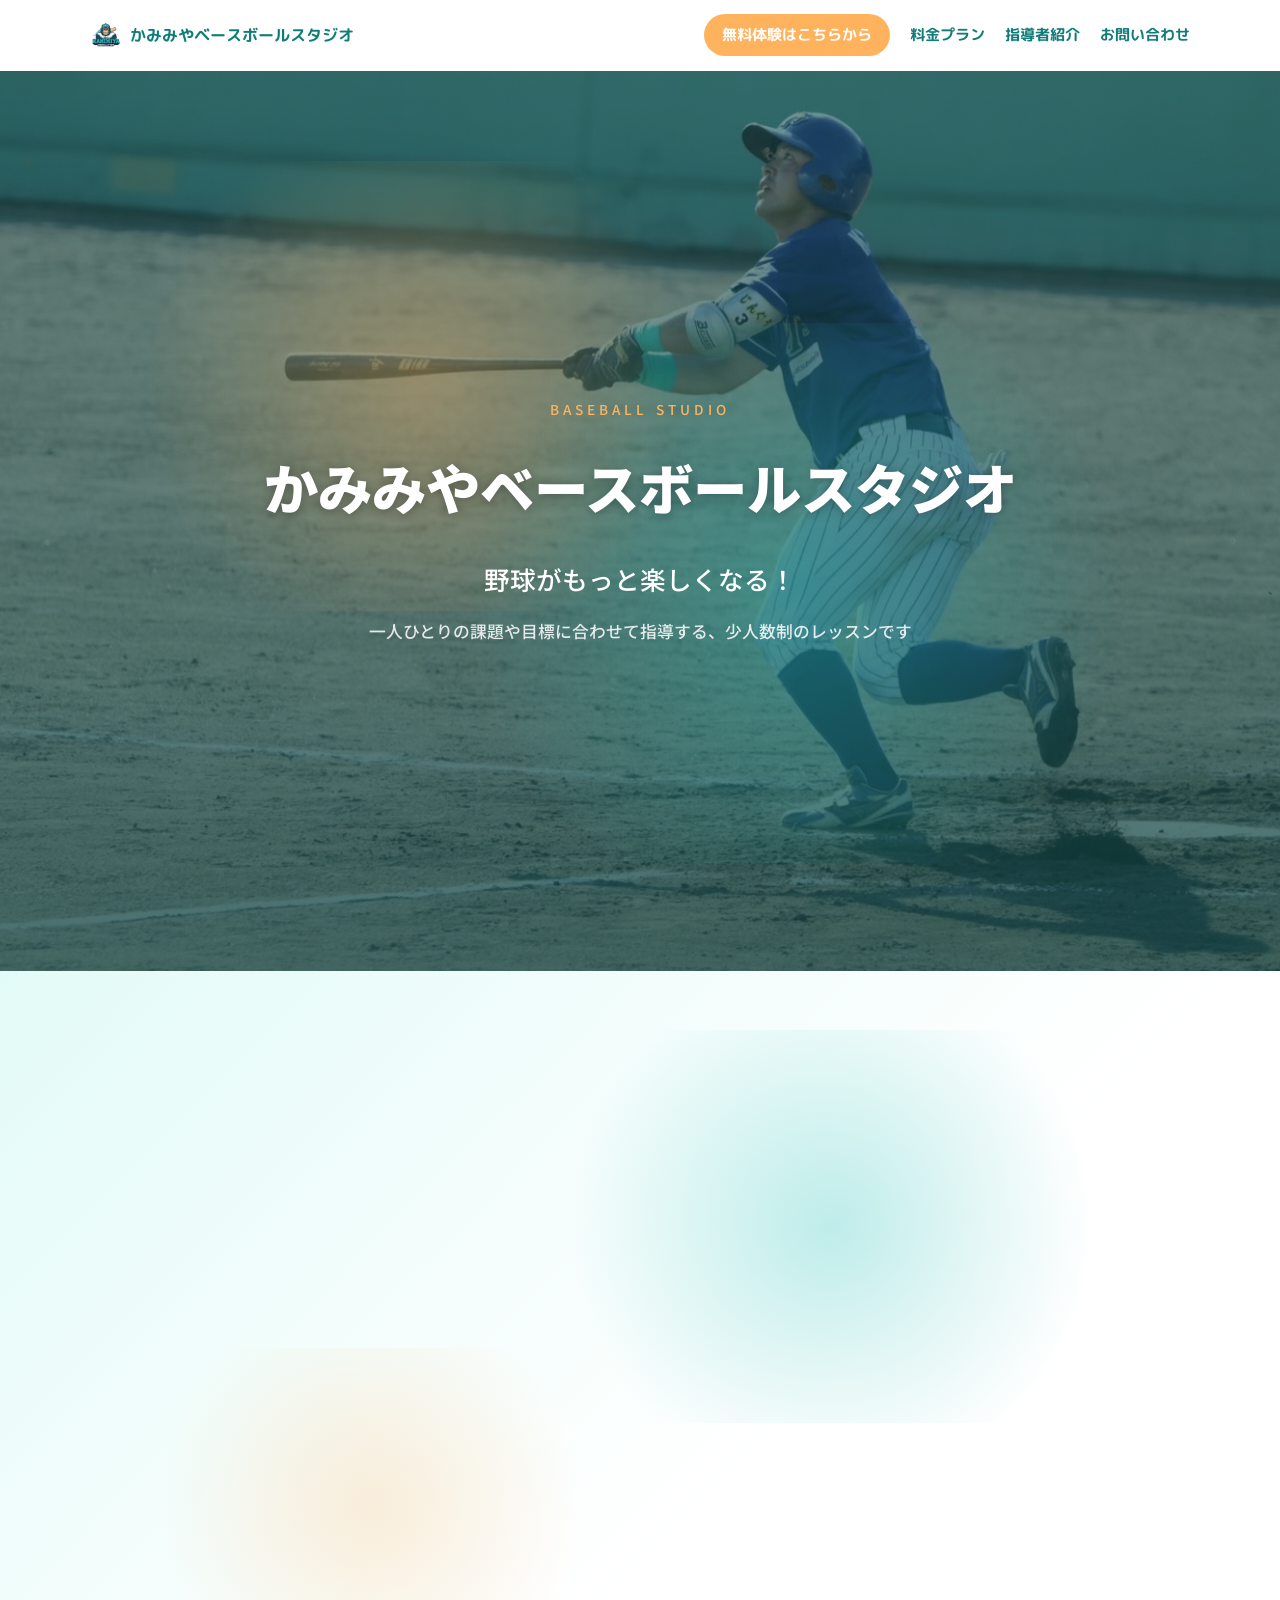
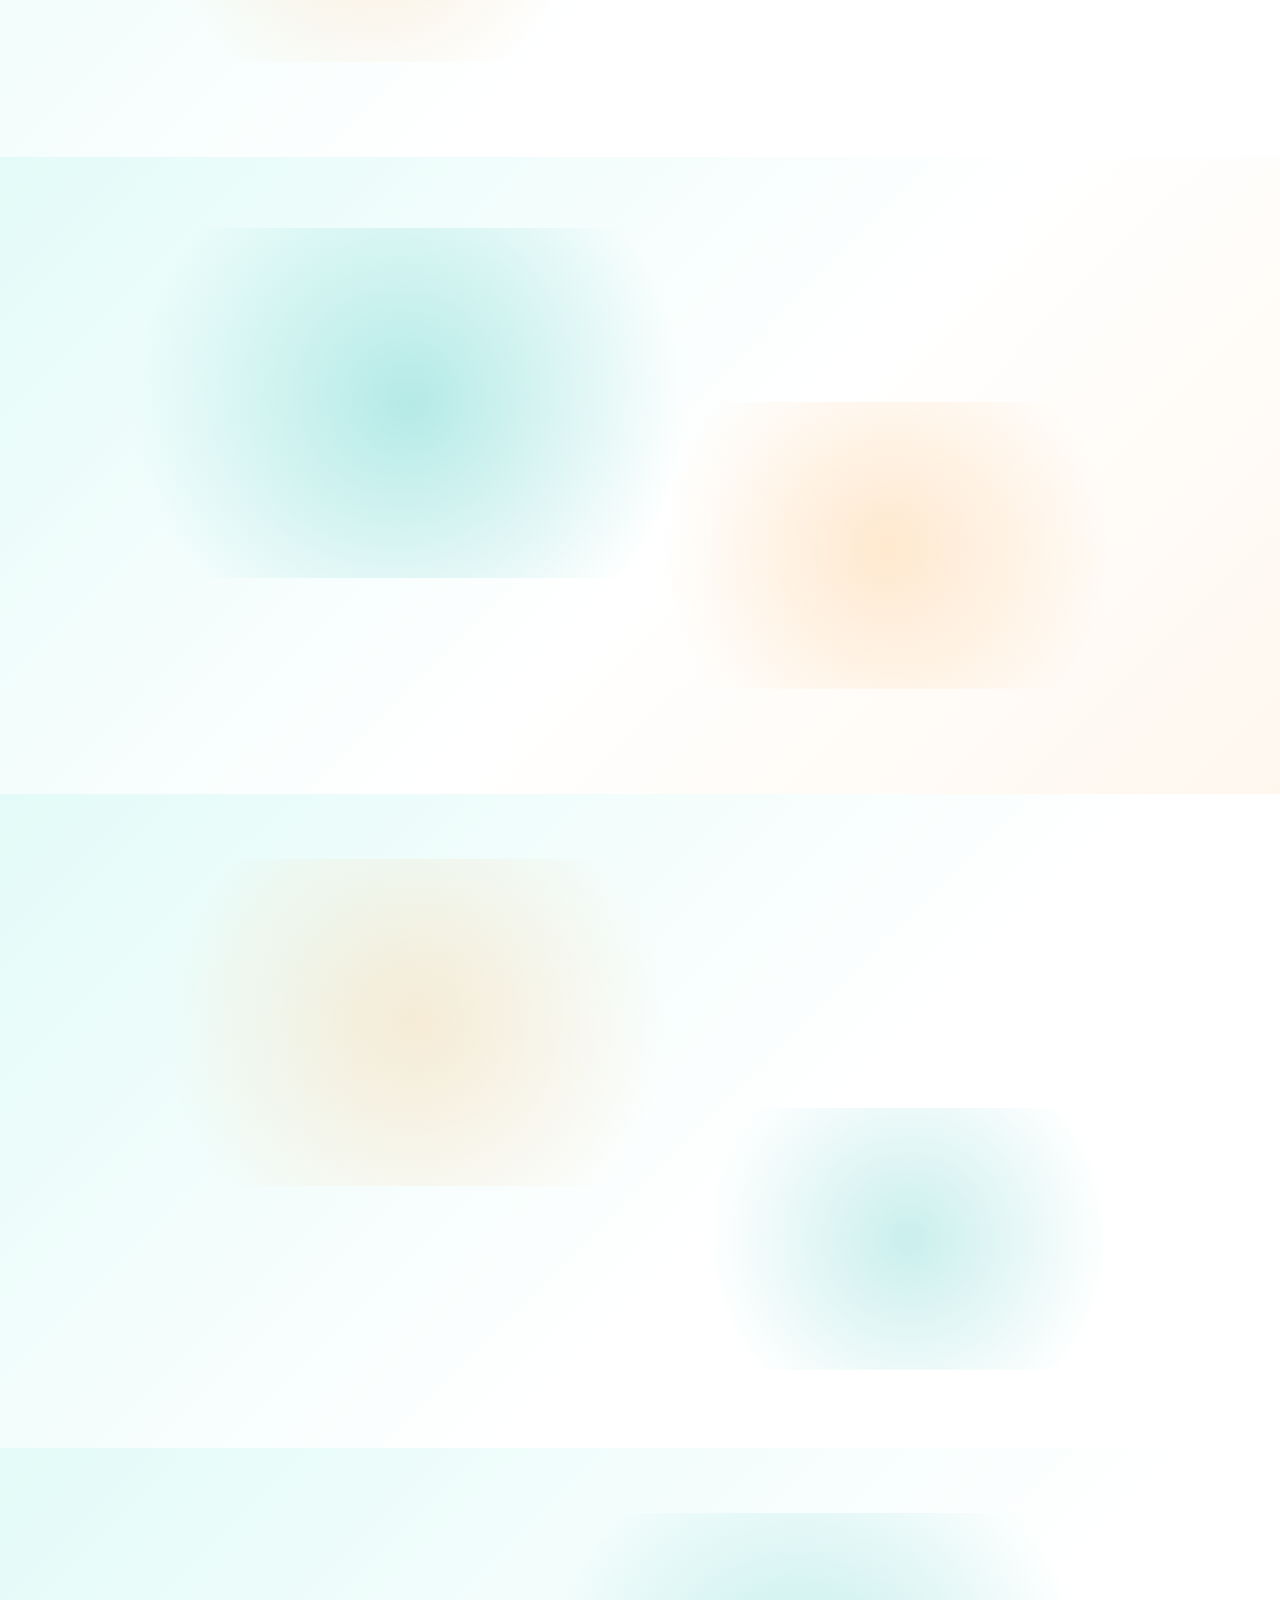
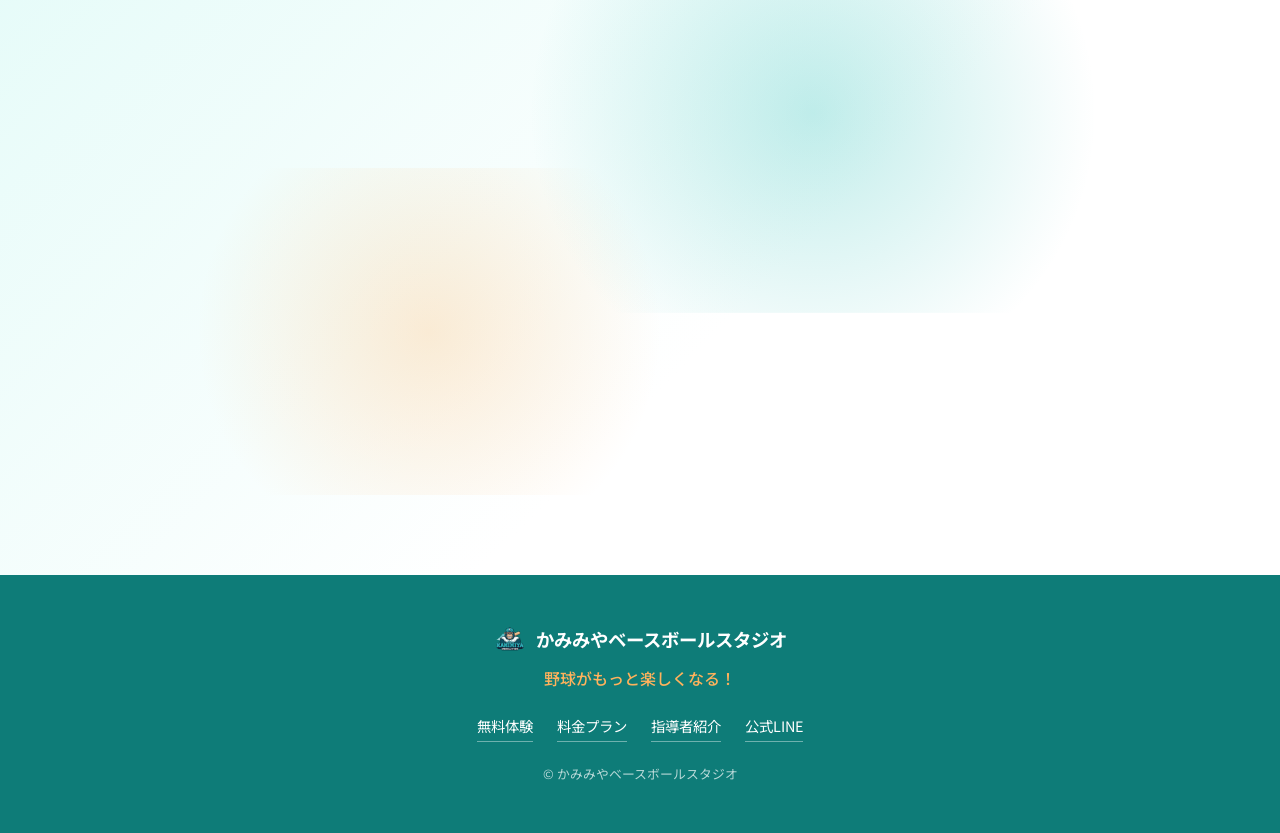
==== commit b051e3fe: "トップページの表記を「スタジオ」から「レッスン」に修正 - ヒーロー副題「少人数制の野球指導スタジオです」→「少人数制のレッスンです」 - 解決策セクション末尾「かみみやベースボールスタジオのトレーニ" ====
--- a/index.html
+++ b/index.html
@@ -20,7 +20,10 @@
       <img src="image/logo-icon.png" alt="" class="site-nav__logo-icon">
       かみみやベースボールスタジオ
     </a>
-    <div class="site-nav__links">
+    <button type="button" class="site-nav__toggle" aria-label="メニューを開く" aria-expanded="false" aria-controls="site-menu">
+      <span></span><span></span><span></span>
+    </button>
+    <div class="site-nav__links" id="site-menu">
       <a href="trial.html" class="site-nav__link site-nav__link--cta">無料体験はこちらから</a>
       <a href="plan.html" class="site-nav__link">料金プラン</a>
       <a href="profile.html" class="site-nav__link">指導者紹介</a>
@@ -36,7 +39,7 @@
     <p class="hero__eyebrow">BASEBALL STUDIO</p>
     <h1 class="hero__title">かみみやベースボールスタジオ</h1>
     <p class="hero__copy">野球がもっと楽しくなる！</p>
-    <p class="hero__sub">一人ひとりの課題や目標に合わせて指導する、少人数制の野球指導スタジオです</p>
+    <p class="hero__sub">一人ひとりの課題や目標に合わせて指導する、少人数制のレッスンです</p>
   </div>
 </header>
 
@@ -88,7 +91,7 @@
       <p class="solution-lead reveal">
         一人ひとりの課題や目標に合わせて、技術の向上だけでなく、<br>
         野球をもっと楽しめるようになることを目指して指導する<br>
-        かみみやベースボールスタジオのトレーニングを、受けてみませんか？
+        レッスンを、受けてみませんか？
       </p>
       <div class="step-grid">
 
@@ -159,5 +162,6 @@
   </div>
 </footer>
 
+<script src="script.js" defer></script>
 </body>
 </html>
--- a/styles.css
+++ b/styles.css
@@ -300,6 +300,31 @@
   color: var(--color-accent-dark);
 }
 
+.trial-about__note {
+  margin-top: 24px;
+  text-align: center;
+}
+
+#trial-about .about-grid__quote {
+  background: rgba(255, 255, 255, 0.55);
+}
+
+#trial-about .about-grid__quote-text {
+  color: var(--color-text);
+}
+
+#trial-about .about-grid__link {
+  background-color: #3FB6E0;
+}
+
+#trial-about .about-grid__link a {
+  color: var(--color-white);
+}
+
+#trial-about .about-grid__link a:hover {
+  color: rgba(255, 255, 255, 0.8);
+}
+
 .philosophy-goal {
   color: var(--color-primary-dark);
   font-weight: 700;
@@ -357,6 +382,16 @@
 .solutions-cta {
   margin-top: 40px;
   text-align: center;
+}
+
+.trial-bridge-lead {
+  max-width: 720px;
+  margin: 40px auto 0;
+  text-align: center;
+  font-size: 1.05rem;
+  font-weight: 700;
+  color: var(--color-primary-dark);
+  line-height: 1.9;
 }
 
 /* ===== Trial CTA ===== */
@@ -542,6 +577,10 @@
   padding-bottom: 2px;
 }
 
+.site-nav__toggle {
+  display: none;
+}
+
 .site-nav__link--cta {
   background-color: var(--color-accent);
   color: var(--color-white);
@@ -557,6 +596,7 @@
 .site-nav__link--cta[aria-current="page"] {
   border-bottom: none;
   padding: 8px 18px;
+  color: var(--color-white);
 }
 
 
@@ -1159,13 +1199,96 @@
 
 @media (max-width: 600px) {
   .site-nav__inner {
+    flex-wrap: nowrap;
+    justify-content: space-between;
+    position: relative;
+  }
+
+  .site-nav__logo {
+    font-size: 0.92rem;
+  }
+
+  .site-nav__toggle {
+    display: inline-flex;
+    flex-direction: column;
     justify-content: center;
+    gap: 5px;
+    width: 44px;
+    height: 44px;
+    padding: 0 10px;
+    border: 2px solid var(--color-primary-dark);
+    border-radius: 12px;
+    background: var(--color-white);
+    cursor: pointer;
+    flex-shrink: 0;
+  }
+
+  .site-nav__toggle span {
+    display: block;
+    height: 3px;
+    border-radius: 2px;
+    background: var(--color-primary-dark);
+    transition: transform var(--duration-fast) var(--ease-snap),
+                opacity var(--duration-fast) var(--ease-snap);
+  }
+
+  .site-nav__toggle.is-open span:nth-child(1) {
+    transform: translateY(8px) rotate(45deg);
+  }
+
+  .site-nav__toggle.is-open span:nth-child(2) {
+    opacity: 0;
+  }
+
+  .site-nav__toggle.is-open span:nth-child(3) {
+    transform: translateY(-8px) rotate(-45deg);
+  }
+
+  .site-nav__links {
+    display: none;
+    position: absolute;
+    top: 100%;
+    left: 0;
+    right: 0;
+    flex-direction: column;
+    align-items: stretch;
+    gap: 4px;
+    padding: 12px;
+    background: rgba(255, 255, 255, 0.98);
+    border-radius: 0 0 16px 16px;
+    box-shadow: 0 12px 24px rgba(14, 124, 120, 0.18);
+  }
+
+  .site-nav__links.is-open {
+    display: flex;
+  }
+
+  .site-nav__link {
+    font-size: 1rem;
+    padding: 14px 12px;
     text-align: center;
   }
 
-  .site-nav__links {
-    justify-content: center;
-    gap: 14px;
+  .site-nav__link--cta,
+  .site-nav__link--cta[aria-current="page"] {
+    padding: 14px 12px;
+  }
+
+  .hero__title {
+    font-size: 1.4rem;
+  }
+
+  .about-grid__lead {
+    padding: 28px 20px;
+  }
+
+  #trial-about .about__lead {
+    font-size: 1rem;
+  }
+
+  #trial-about .about__lead br,
+  .trial-bridge-lead br {
+    display: none;
   }
 
   .about,
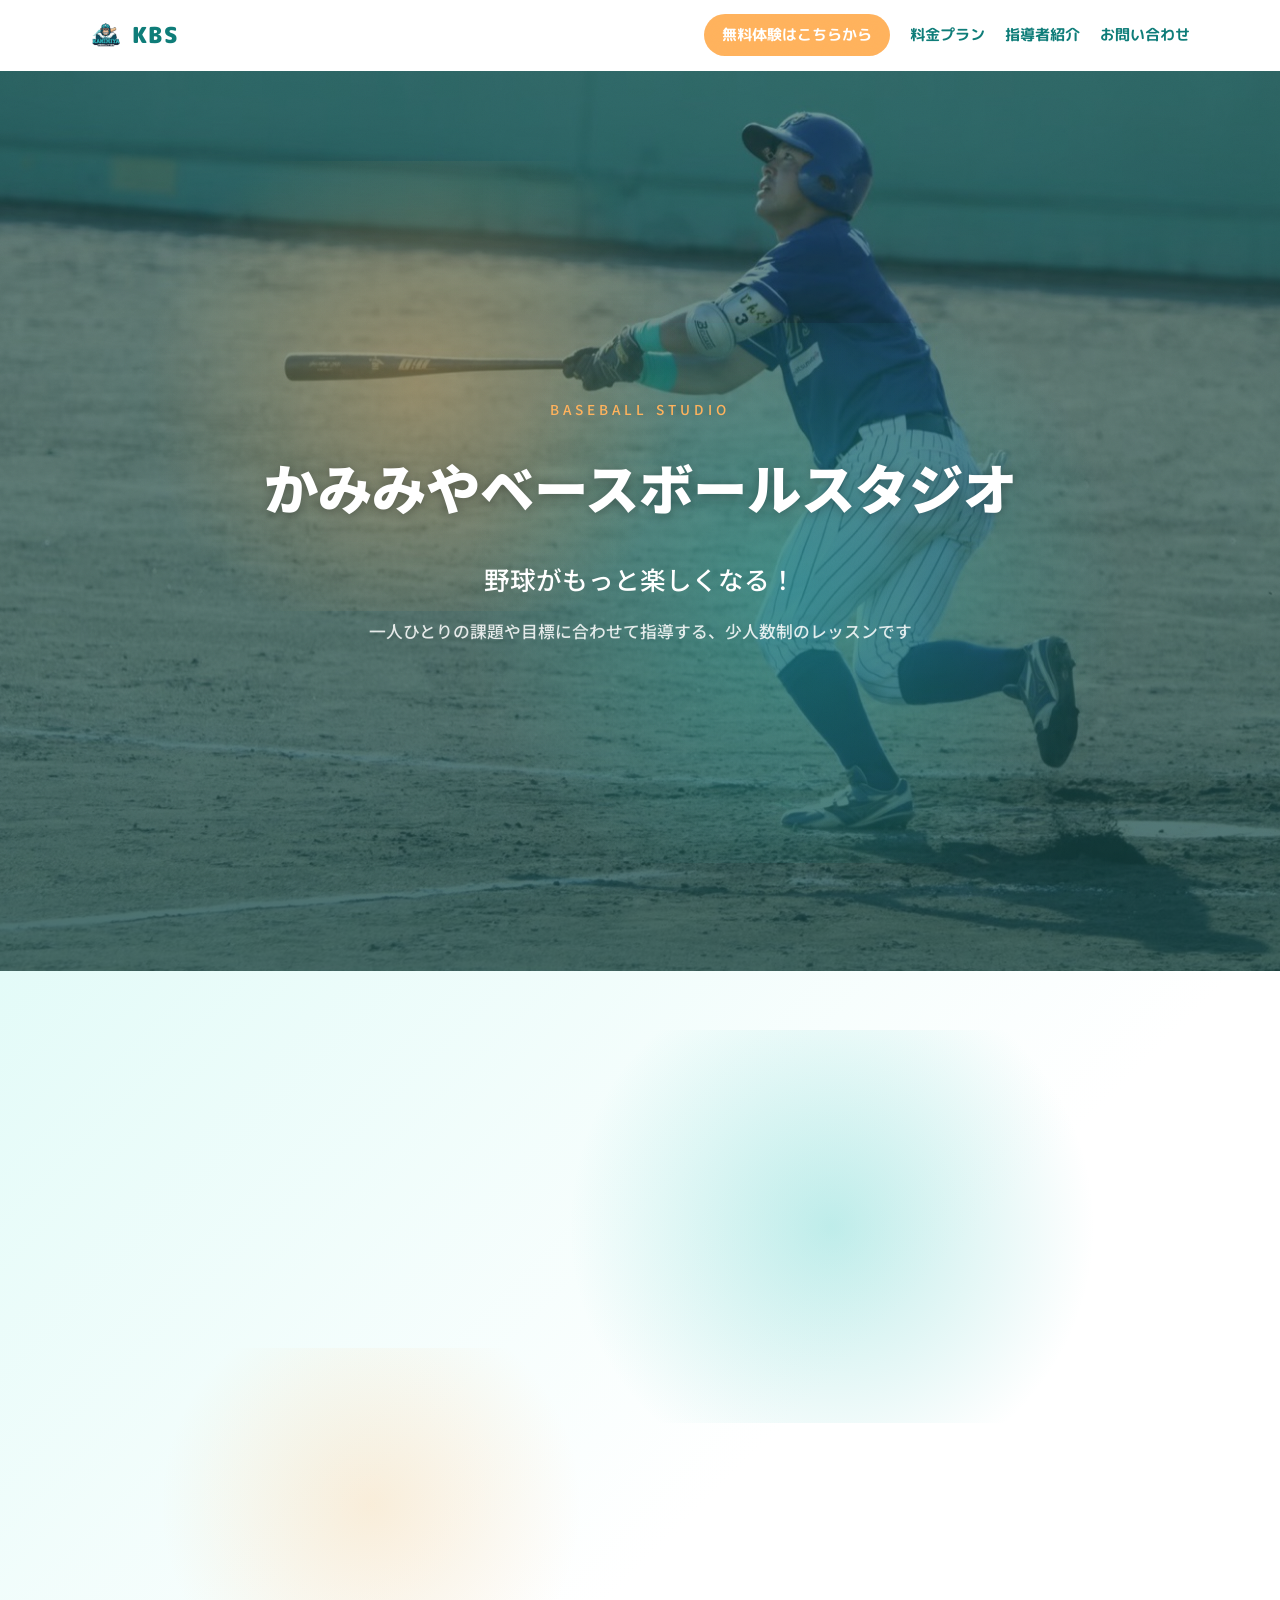
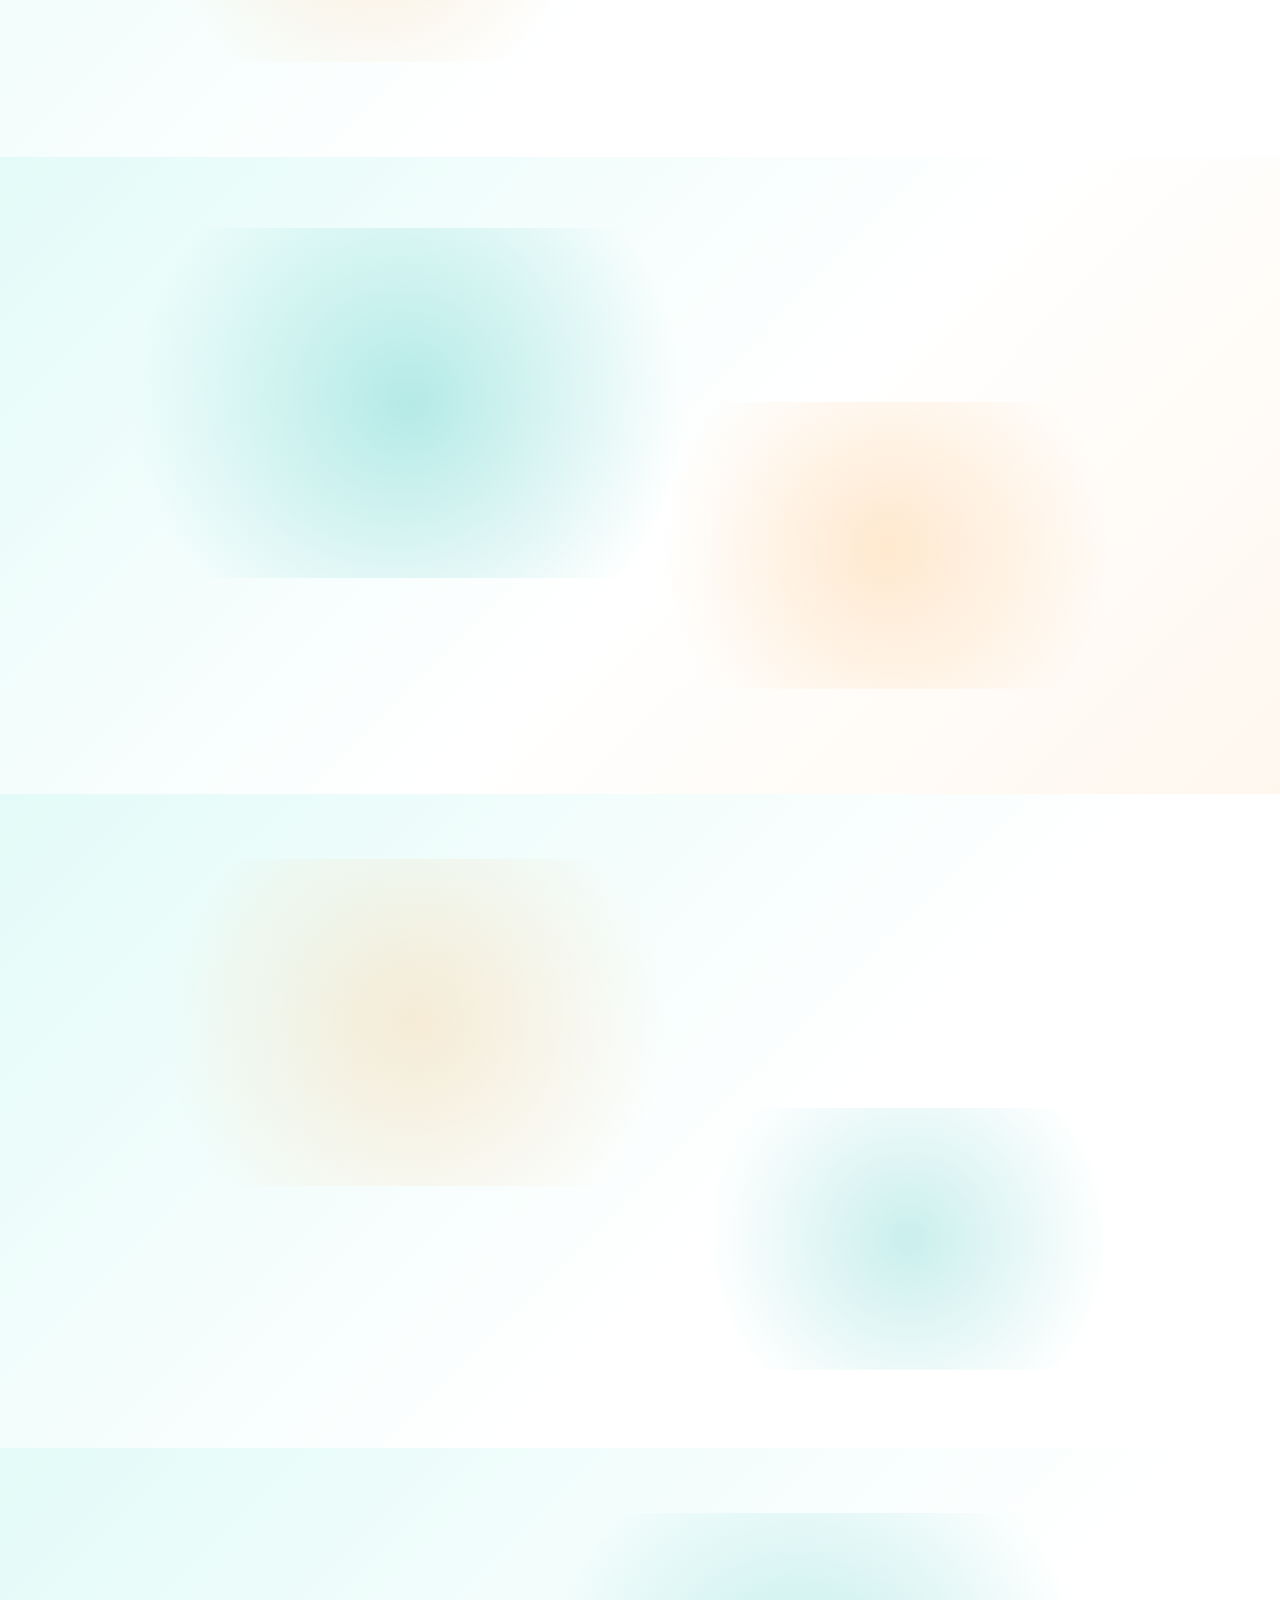
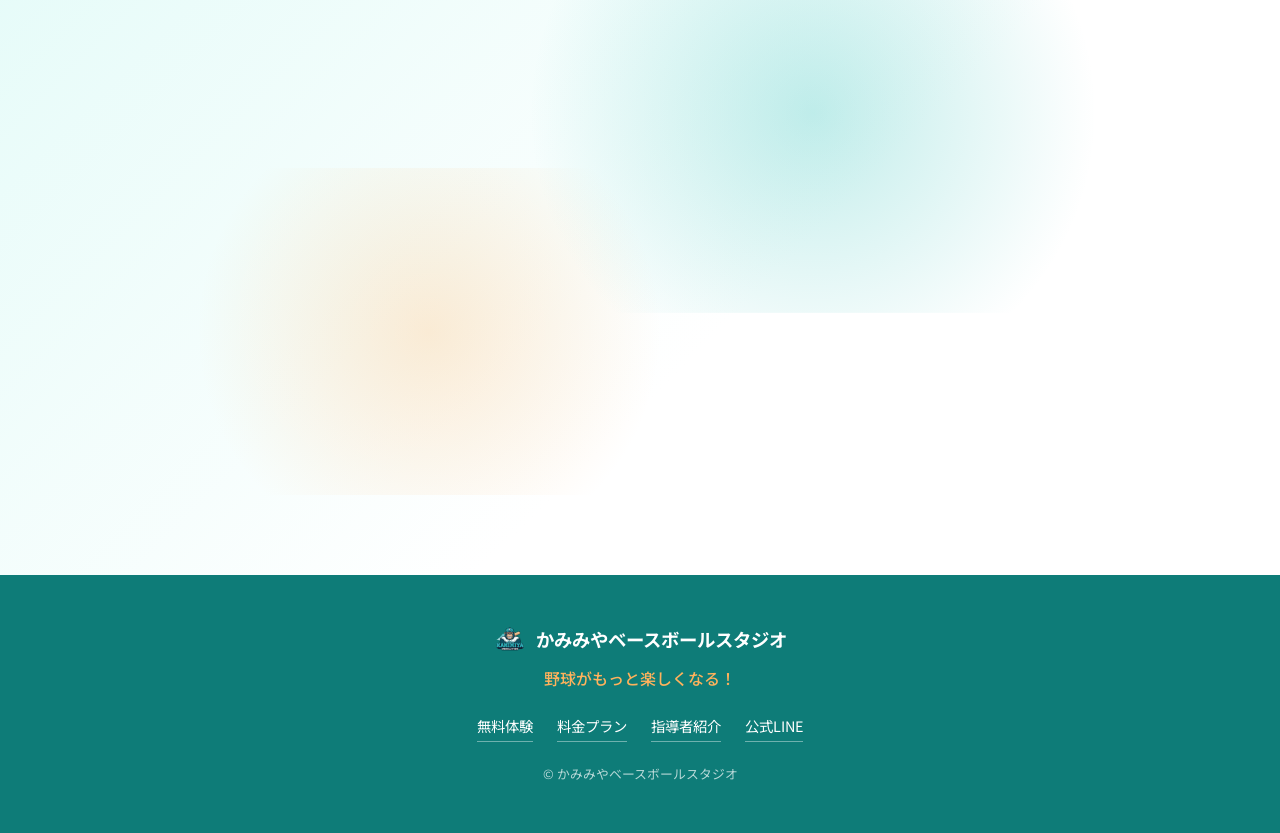
==== commit 491590bd: "ナビのロゴ表記をKBSに短縮し、サイズ・字間を調整してバランスを整える - 全4ページのナビロゴテキストを「かみみやベースボールスタジオ」→「KBS」に変更 - 短縮に伴いロゴの文字サイズ・太さ・字間" ====
--- a/index.html
+++ b/index.html
@@ -18,7 +18,7 @@
   <div class="container site-nav__inner">
     <a href="index.html" class="site-nav__logo">
       <img src="image/logo-icon.png" alt="" class="site-nav__logo-icon">
-      かみみやベースボールスタジオ
+      KBS
     </a>
     <button type="button" class="site-nav__toggle" aria-label="メニューを開く" aria-expanded="false" aria-controls="site-menu">
       <span></span><span></span><span></span>
--- a/styles.css
+++ b/styles.css
@@ -538,11 +538,12 @@
 .site-nav__logo {
   display: inline-flex;
   align-items: center;
-  gap: 8px;
-  color: var(--color-primary-dark);
-  font-weight: 700;
+  gap: 10px;
+  color: var(--color-primary-dark);
+  font-weight: 900;
   text-decoration: none;
-  font-size: 1rem;
+  font-size: 1.4rem;
+  letter-spacing: 0.06em;
 }
 
 .site-nav__logo-icon {
@@ -623,11 +624,11 @@
 /* ===== Bento Grid ===== */
 .bento-grid {
   display: grid;
-  grid-template-columns: 1.2fr 1fr 1fr;
+  grid-template-columns: 1fr 1fr 1.2fr;
   grid-template-rows: auto auto;
   grid-template-areas:
-    "photo name    name"
-    "photo message message";
+    "name    name    photo"
+    "message message photo";
   gap: 24px;
 }
 
@@ -662,15 +663,24 @@
 
 .bento-item--photo {
   grid-area: photo;
-  box-shadow: var(--shadow);
+  box-shadow: none;
+  border: none;
+  backdrop-filter: none;
+  -webkit-backdrop-filter: none;
   min-height: 360px;
   transform: translateZ(0);
+}
+
+.bento-item--photo:hover {
+  box-shadow: none;
+  border-color: transparent;
 }
 
 .bento-item__img {
   width: 100%;
   height: 100%;
   object-fit: cover;
+  object-position: 58% center;
   transition: transform var(--duration-fast) var(--ease-snap);
 }
 
@@ -1205,7 +1215,7 @@
   }
 
   .site-nav__logo {
-    font-size: 0.92rem;
+    font-size: 1.15rem;
   }
 
   .site-nav__toggle {
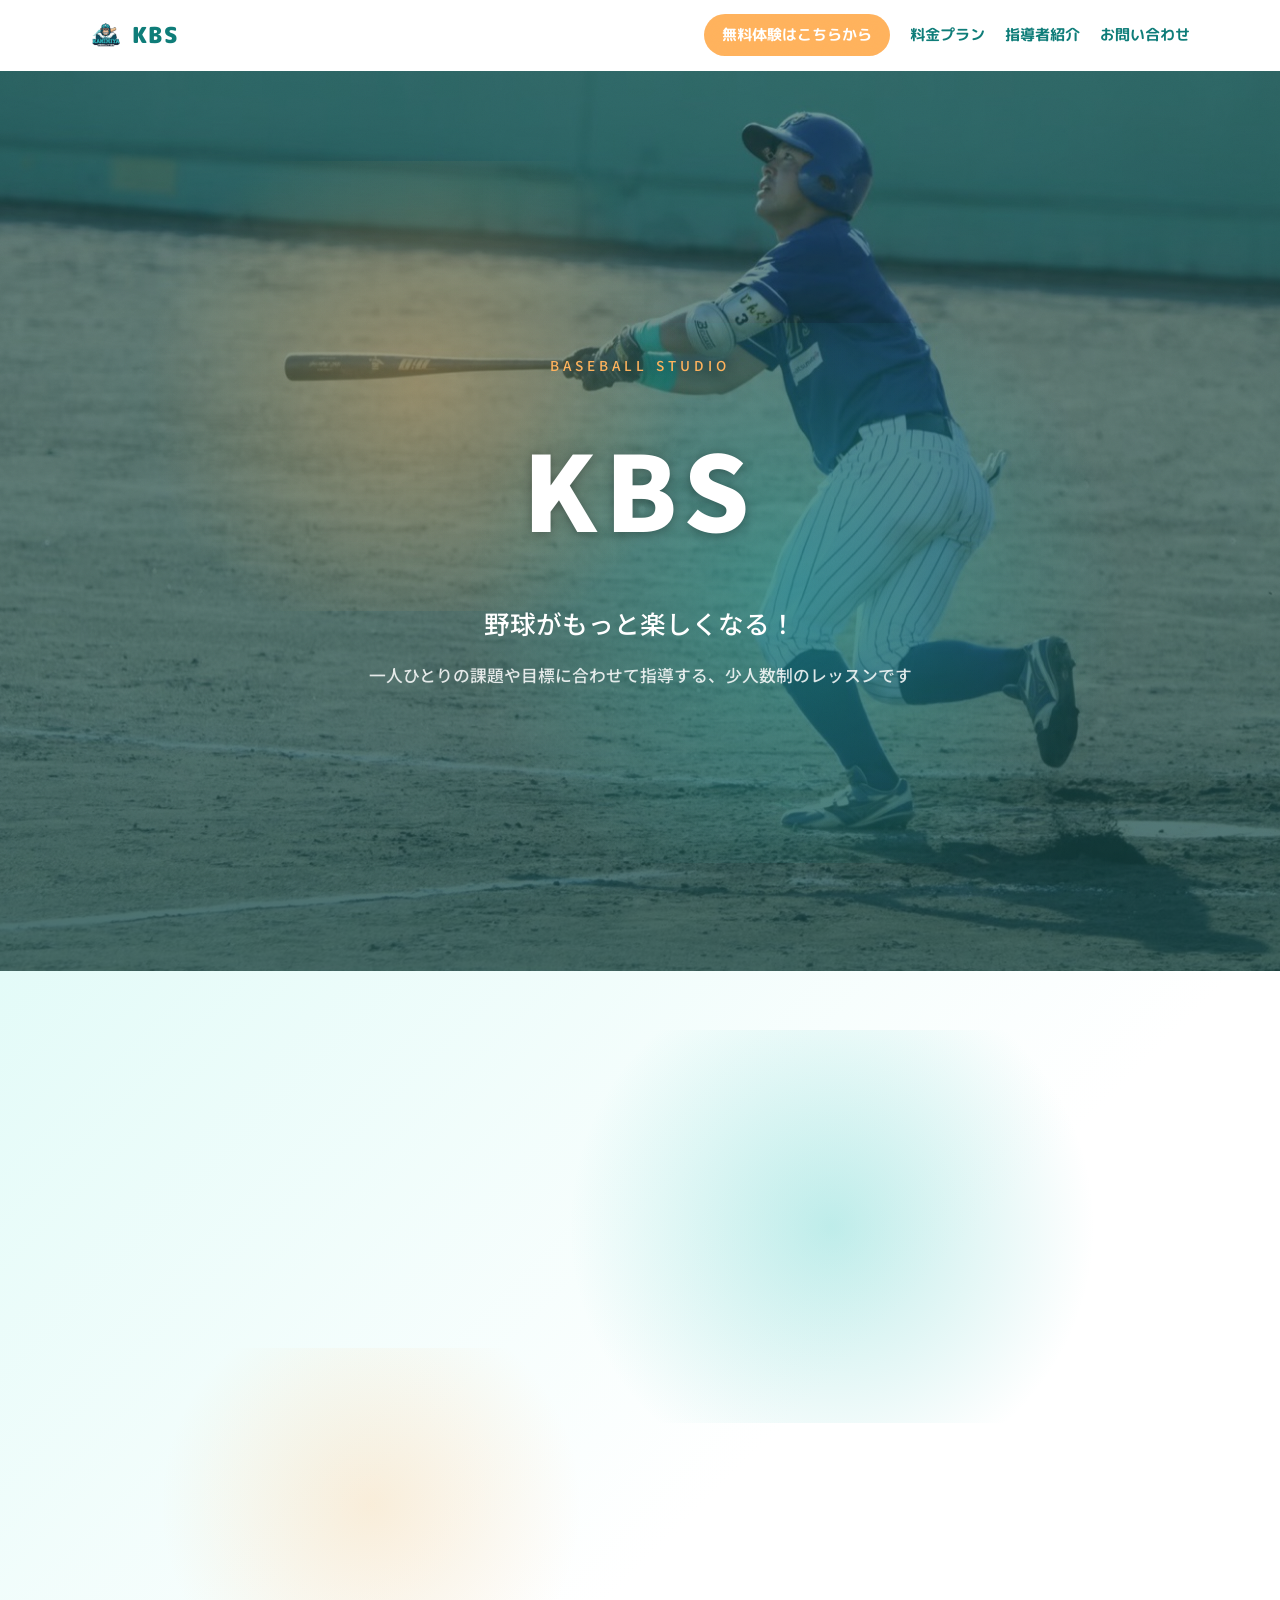
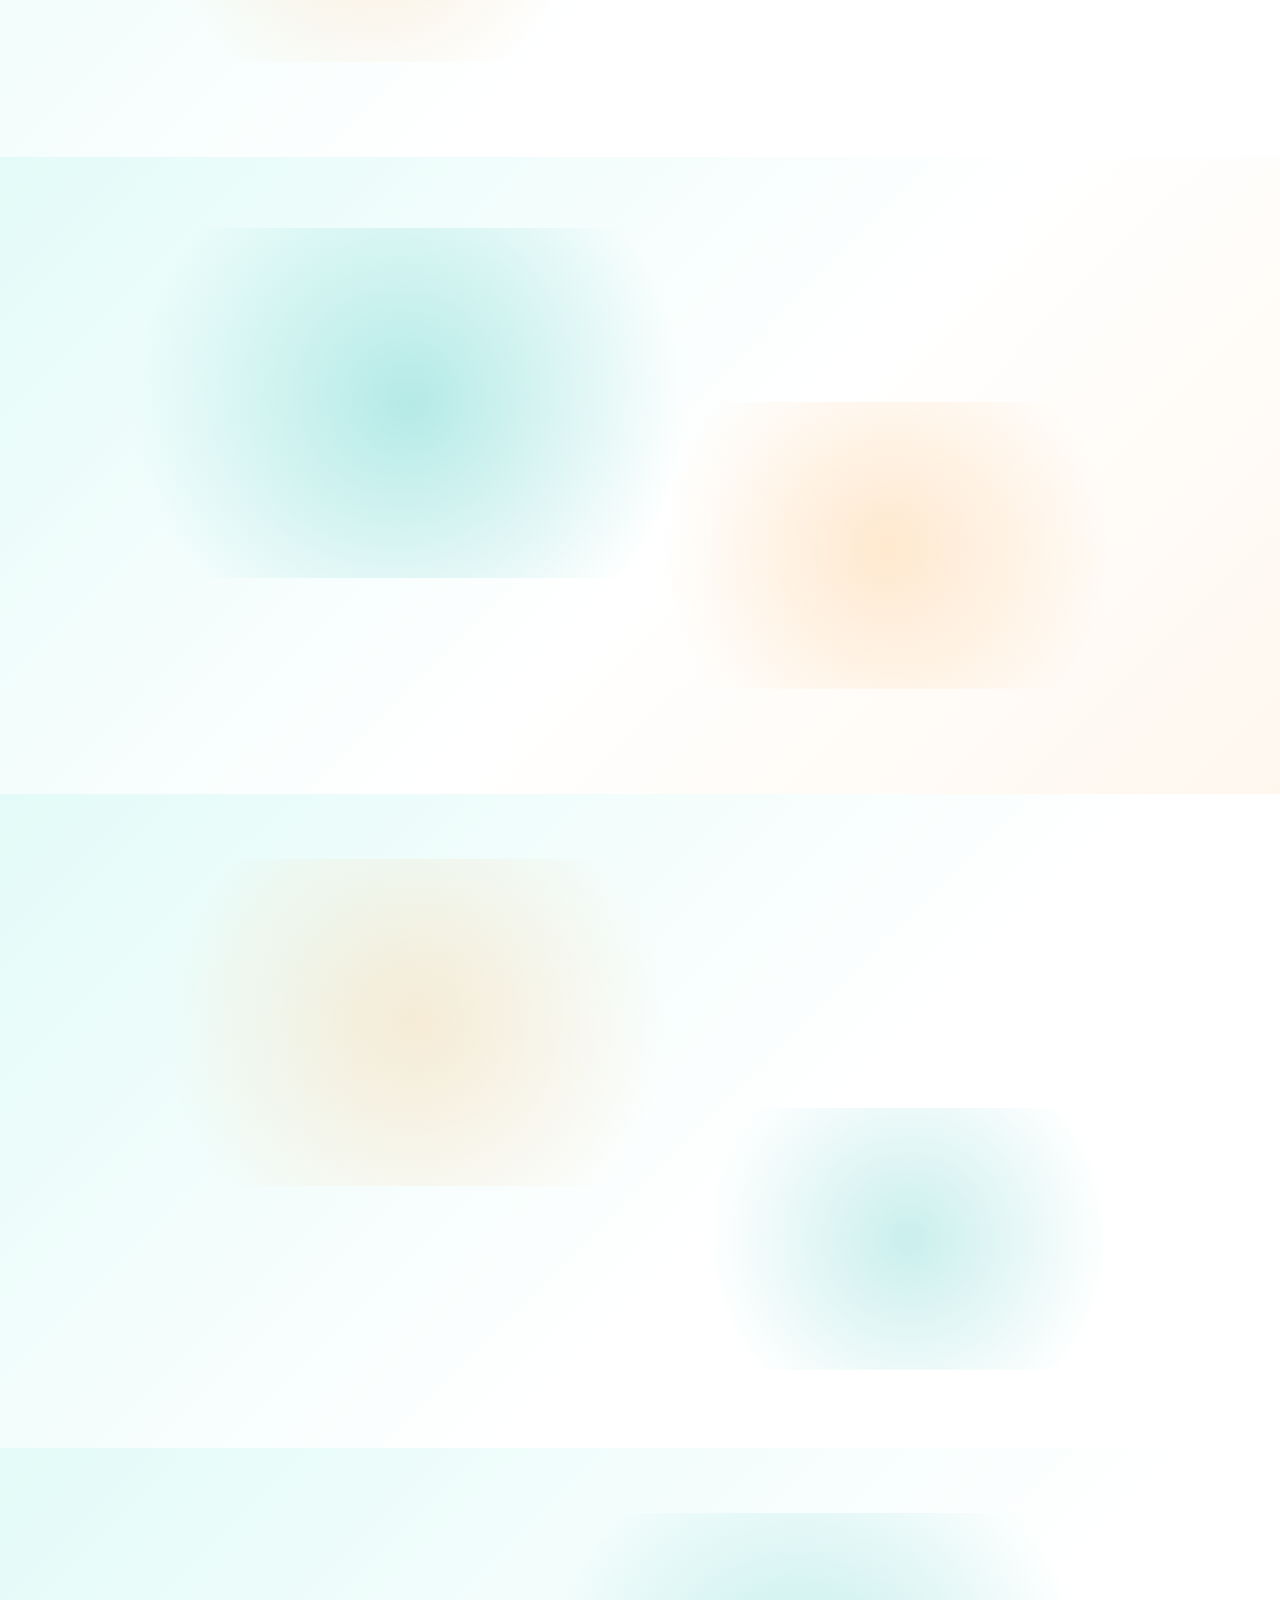
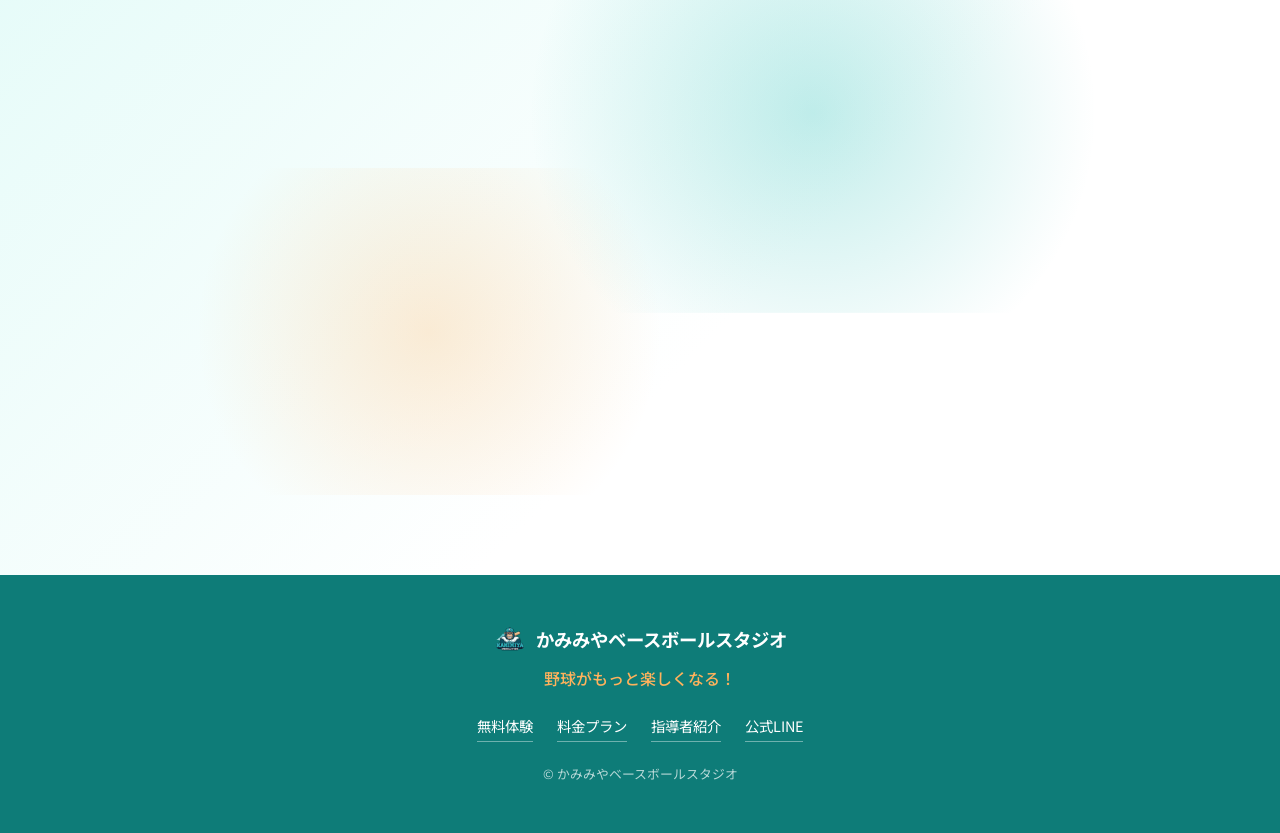
==== commit 85ff0b21: "ヒーロー見出しもKBSに短縮しバランス調整、指導者紹介写真をさらに右へシフト - トップページのヒーロー見出しを「かみみやベースボールスタジオ」→「KBS」に変更 - 短縮に合わせてヒーロー見出しのフ" ====
--- a/index.html
+++ b/index.html
@@ -37,7 +37,7 @@
   <div class="hero__overlay"></div>
   <div class="hero__content">
     <p class="hero__eyebrow">BASEBALL STUDIO</p>
-    <h1 class="hero__title">かみみやベースボールスタジオ</h1>
+    <h1 class="hero__title">KBS</h1>
     <p class="hero__copy">野球がもっと楽しくなる！</p>
     <p class="hero__sub">一人ひとりの課題や目標に合わせて指導する、少人数制のレッスンです</p>
   </div>
--- a/styles.css
+++ b/styles.css
@@ -190,8 +190,9 @@
 }
 
 .hero__title {
-  font-size: clamp(2rem, 1.4rem + 3vw, 3.4rem);
+  font-size: clamp(3.2rem, 2.2rem + 6vw, 6.5rem);
   font-weight: 900;
+  letter-spacing: 0.08em;
   margin-bottom: 20px;
   text-shadow: 0 2px 12px rgba(0, 0, 0, 0.3);
 }
@@ -680,7 +681,7 @@
   width: 100%;
   height: 100%;
   object-fit: cover;
-  object-position: 58% center;
+  object-position: 70% center;
   transition: transform var(--duration-fast) var(--ease-snap);
 }
 
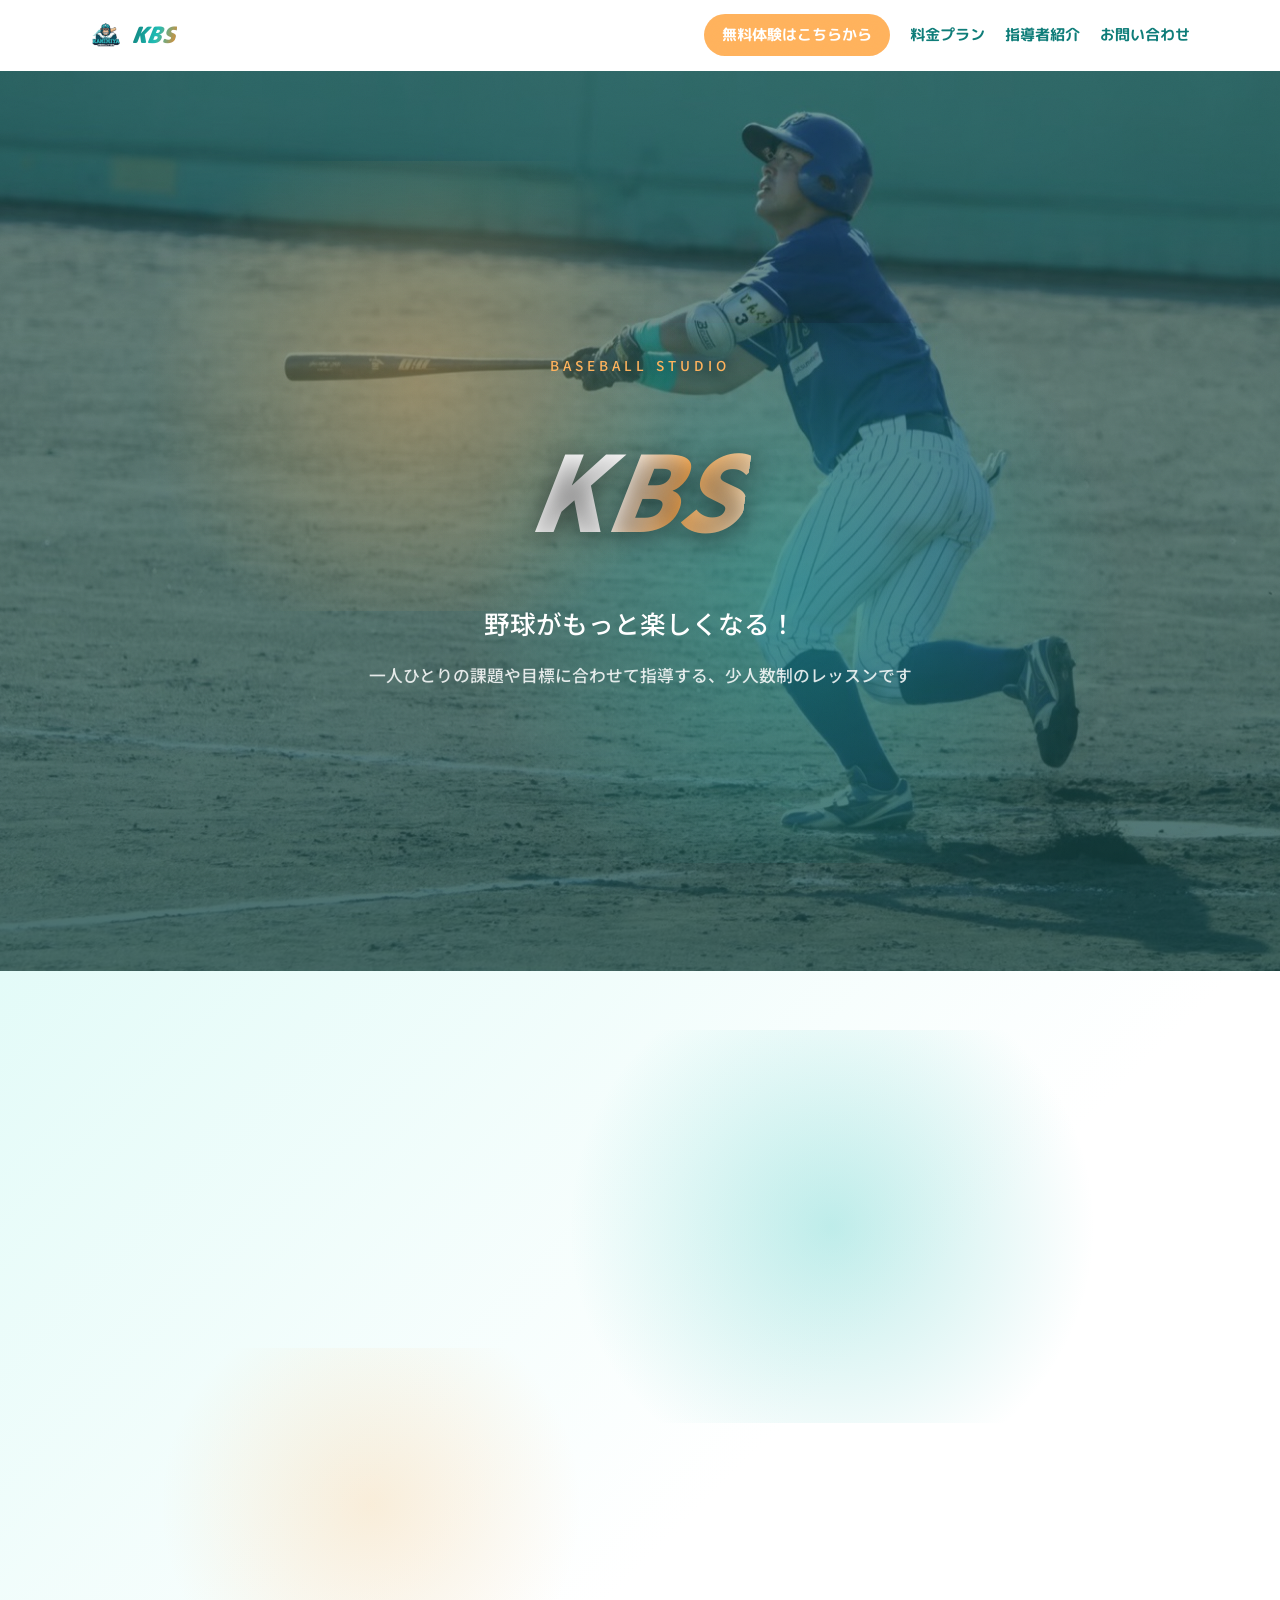
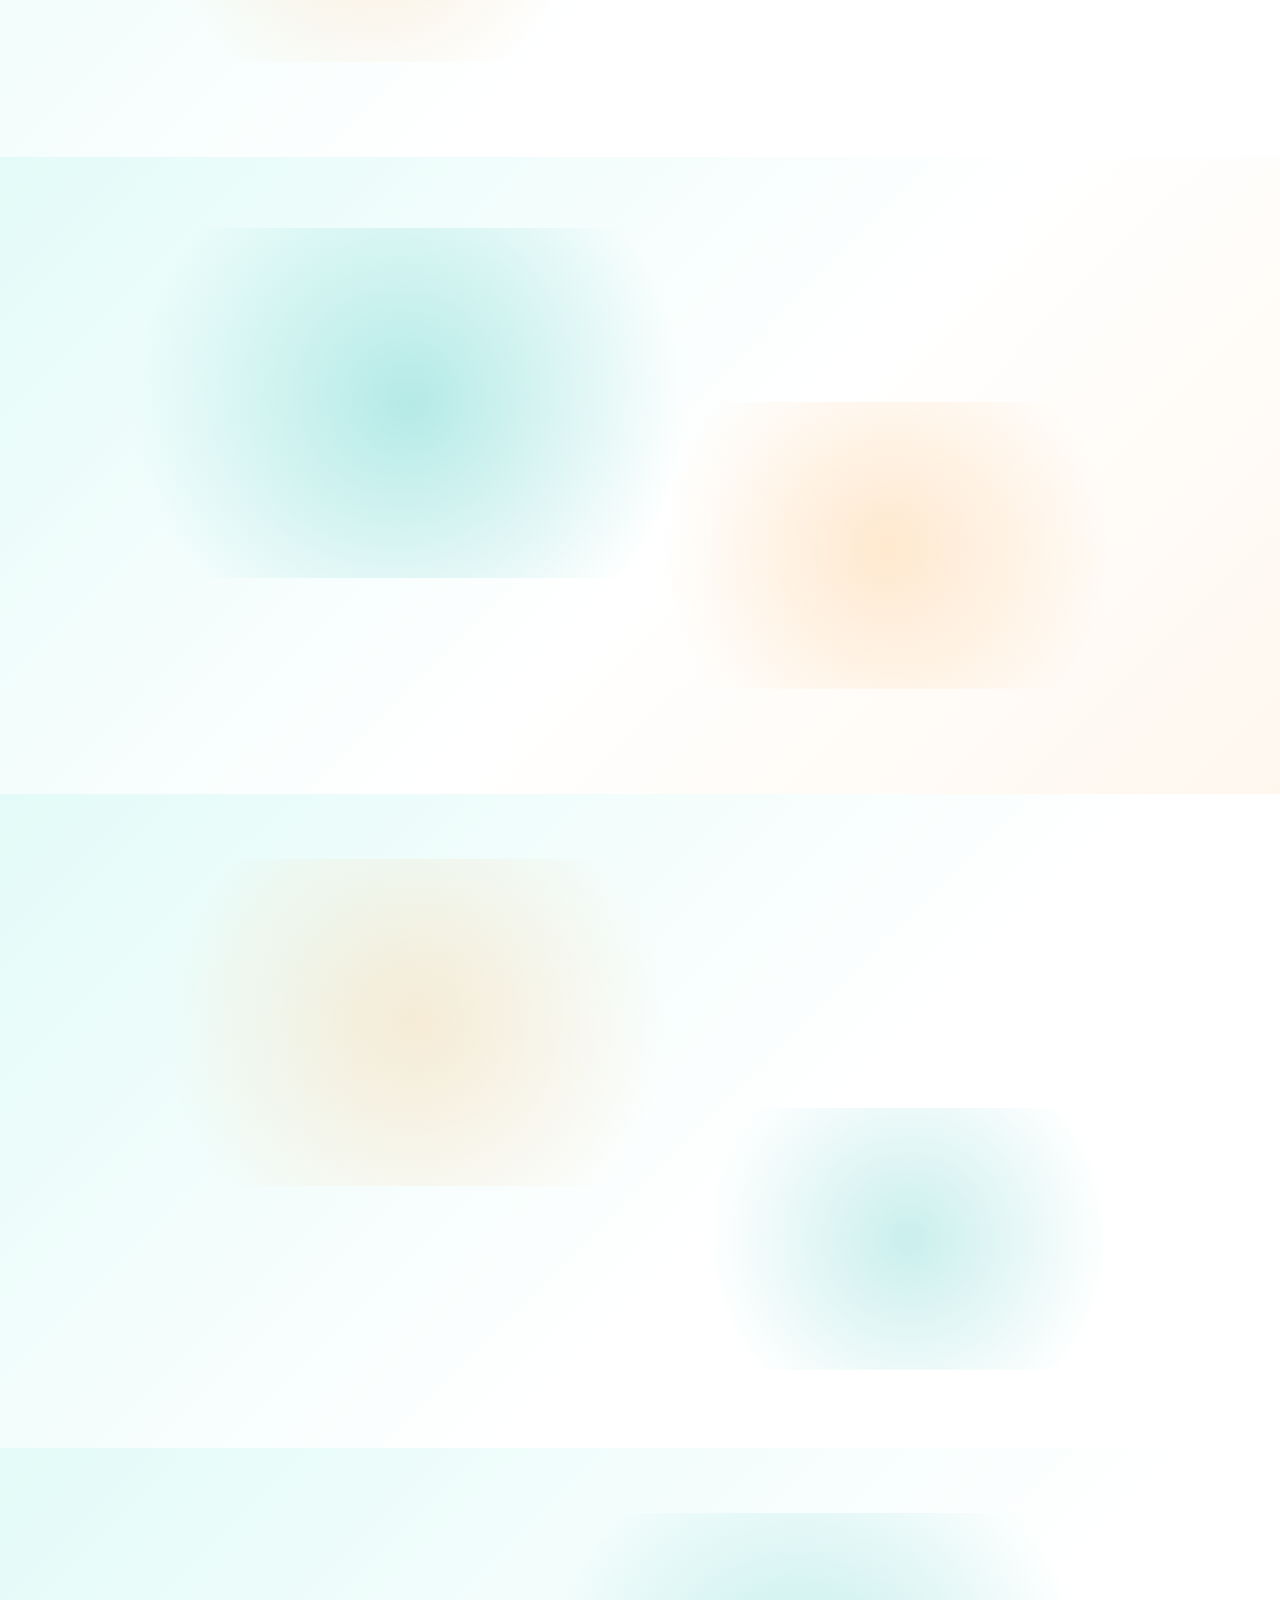
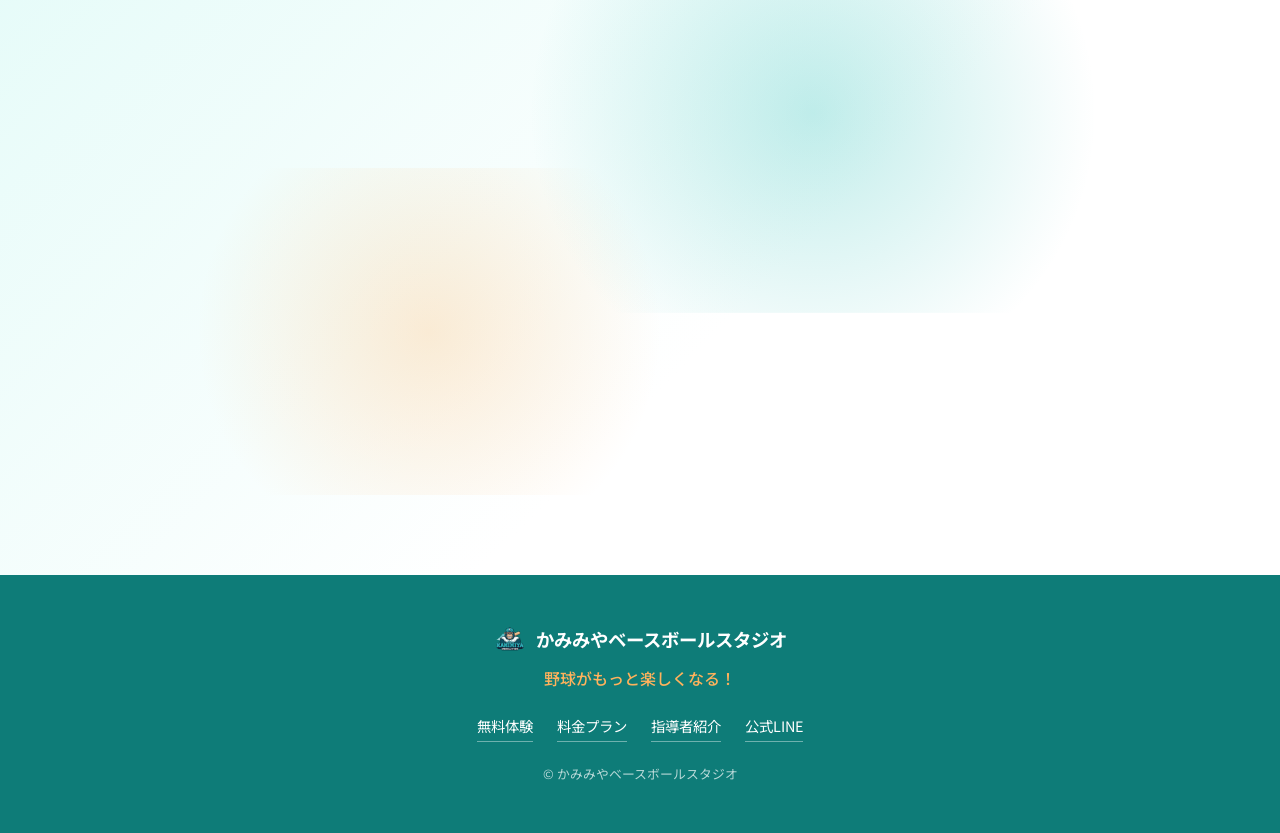
==== commit f7e0f4e2: "KBSロゴをイタリック×グラデーションで躍動感のあるデザインに、指導者写真をmargin-left:autoで右寄せ - ヒーロー見出しとナビロゴの「KBS」にイタリック・斜体スキュー・グラデーション" ====
--- a/index.html
+++ b/index.html
@@ -18,7 +18,7 @@
   <div class="container site-nav__inner">
     <a href="index.html" class="site-nav__logo">
       <img src="image/logo-icon.png" alt="" class="site-nav__logo-icon">
-      KBS
+      <span class="logo-text">KBS</span>
     </a>
     <button type="button" class="site-nav__toggle" aria-label="メニューを開く" aria-expanded="false" aria-controls="site-menu">
       <span></span><span></span><span></span>
--- a/styles.css
+++ b/styles.css
@@ -190,11 +190,31 @@
 }
 
 .hero__title {
+  display: inline-block;
   font-size: clamp(3.2rem, 2.2rem + 6vw, 6.5rem);
   font-weight: 900;
-  letter-spacing: 0.08em;
+  font-style: italic;
+  letter-spacing: 0.02em;
   margin-bottom: 20px;
-  text-shadow: 0 2px 12px rgba(0, 0, 0, 0.3);
+  transform: skewX(-8deg);
+  color: var(--color-white);
+  background: linear-gradient(100deg, #ffffff 0%, #ffffff 40%, var(--color-accent) 68%, #ffe9c7 100%);
+  -webkit-background-clip: text;
+  background-clip: text;
+  -webkit-text-fill-color: transparent;
+  text-shadow: 0 6px 24px rgba(0, 0, 0, 0.45);
+}
+
+.logo-text {
+  display: inline-block;
+  font-style: italic;
+  letter-spacing: 0.02em;
+  transform: skewX(-8deg);
+  color: var(--color-primary-dark);
+  background: linear-gradient(100deg, var(--color-primary-dark) 0%, var(--color-primary) 55%, var(--color-accent-dark) 100%);
+  -webkit-background-clip: text;
+  background-clip: text;
+  -webkit-text-fill-color: transparent;
 }
 
 .hero__copy {
@@ -669,6 +689,8 @@
   backdrop-filter: none;
   -webkit-backdrop-filter: none;
   min-height: 360px;
+  width: 90%;
+  margin-left: auto;
   transform: translateZ(0);
 }
 
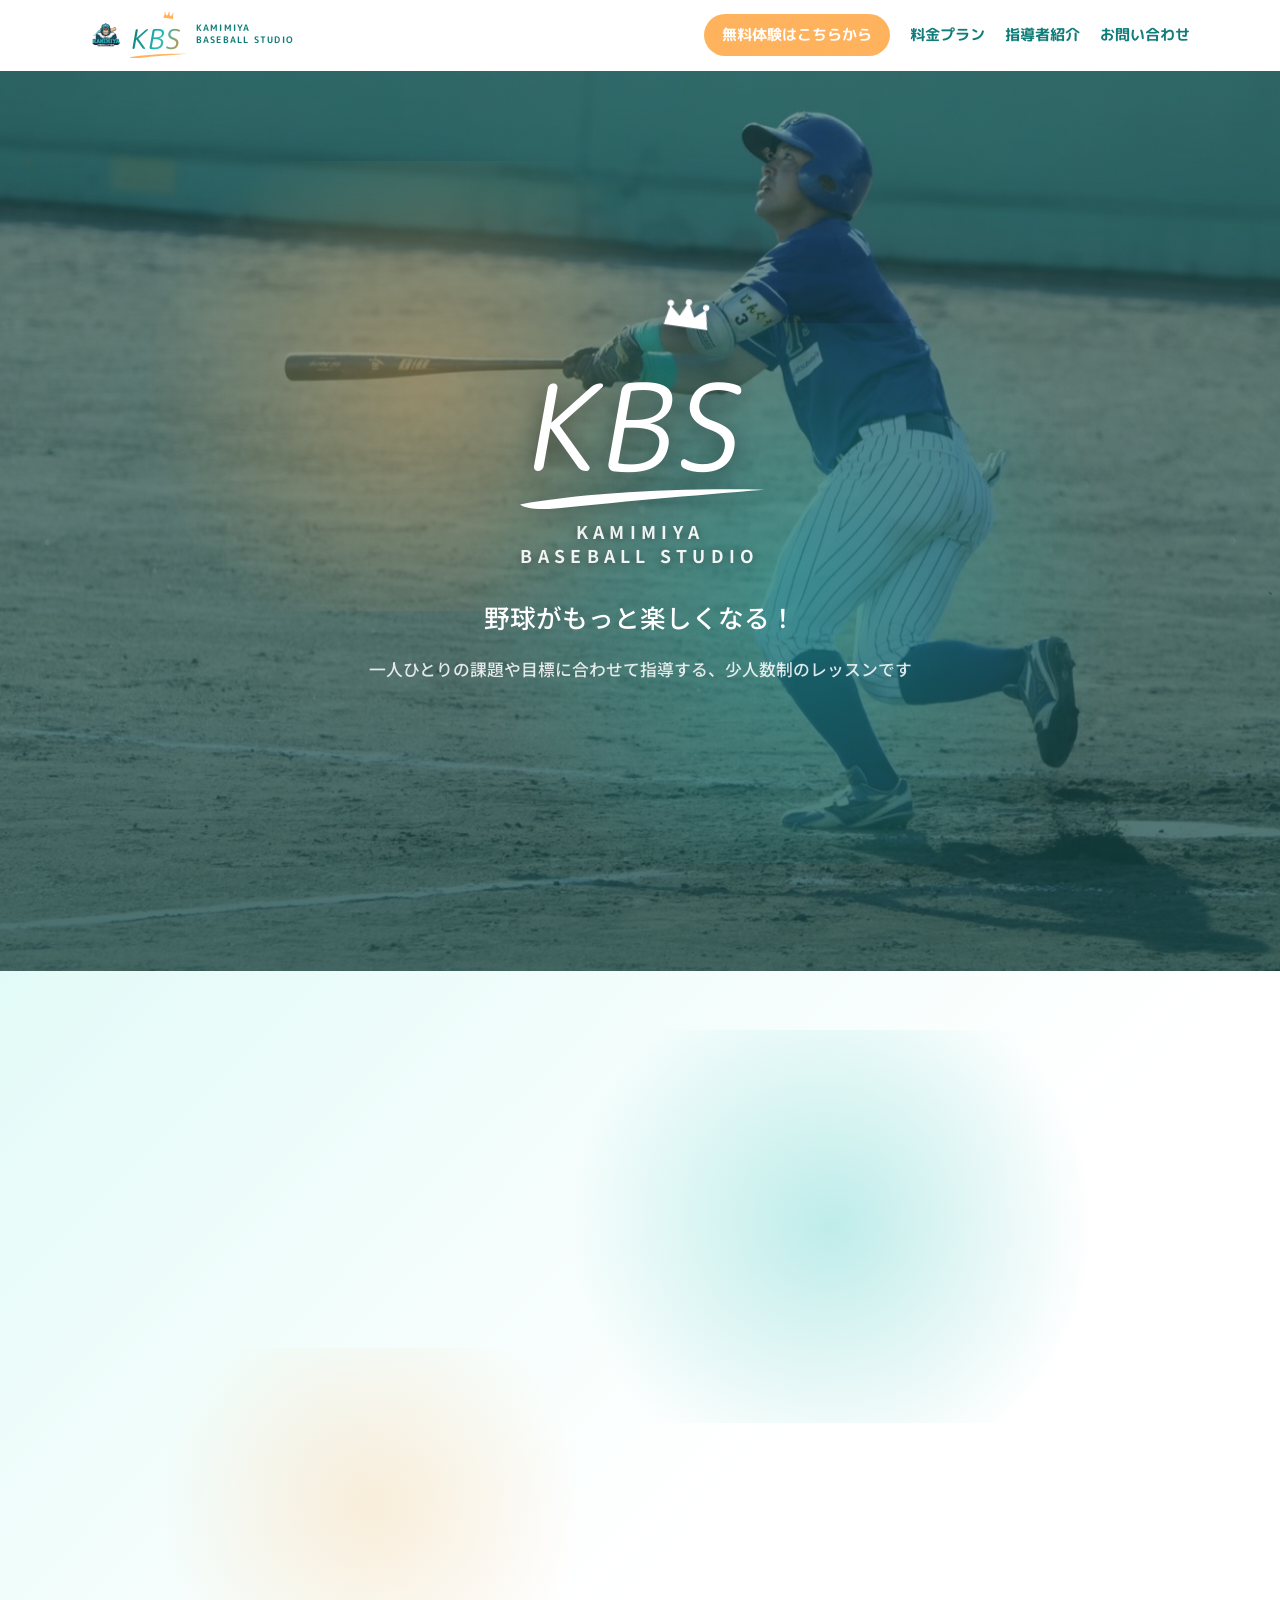
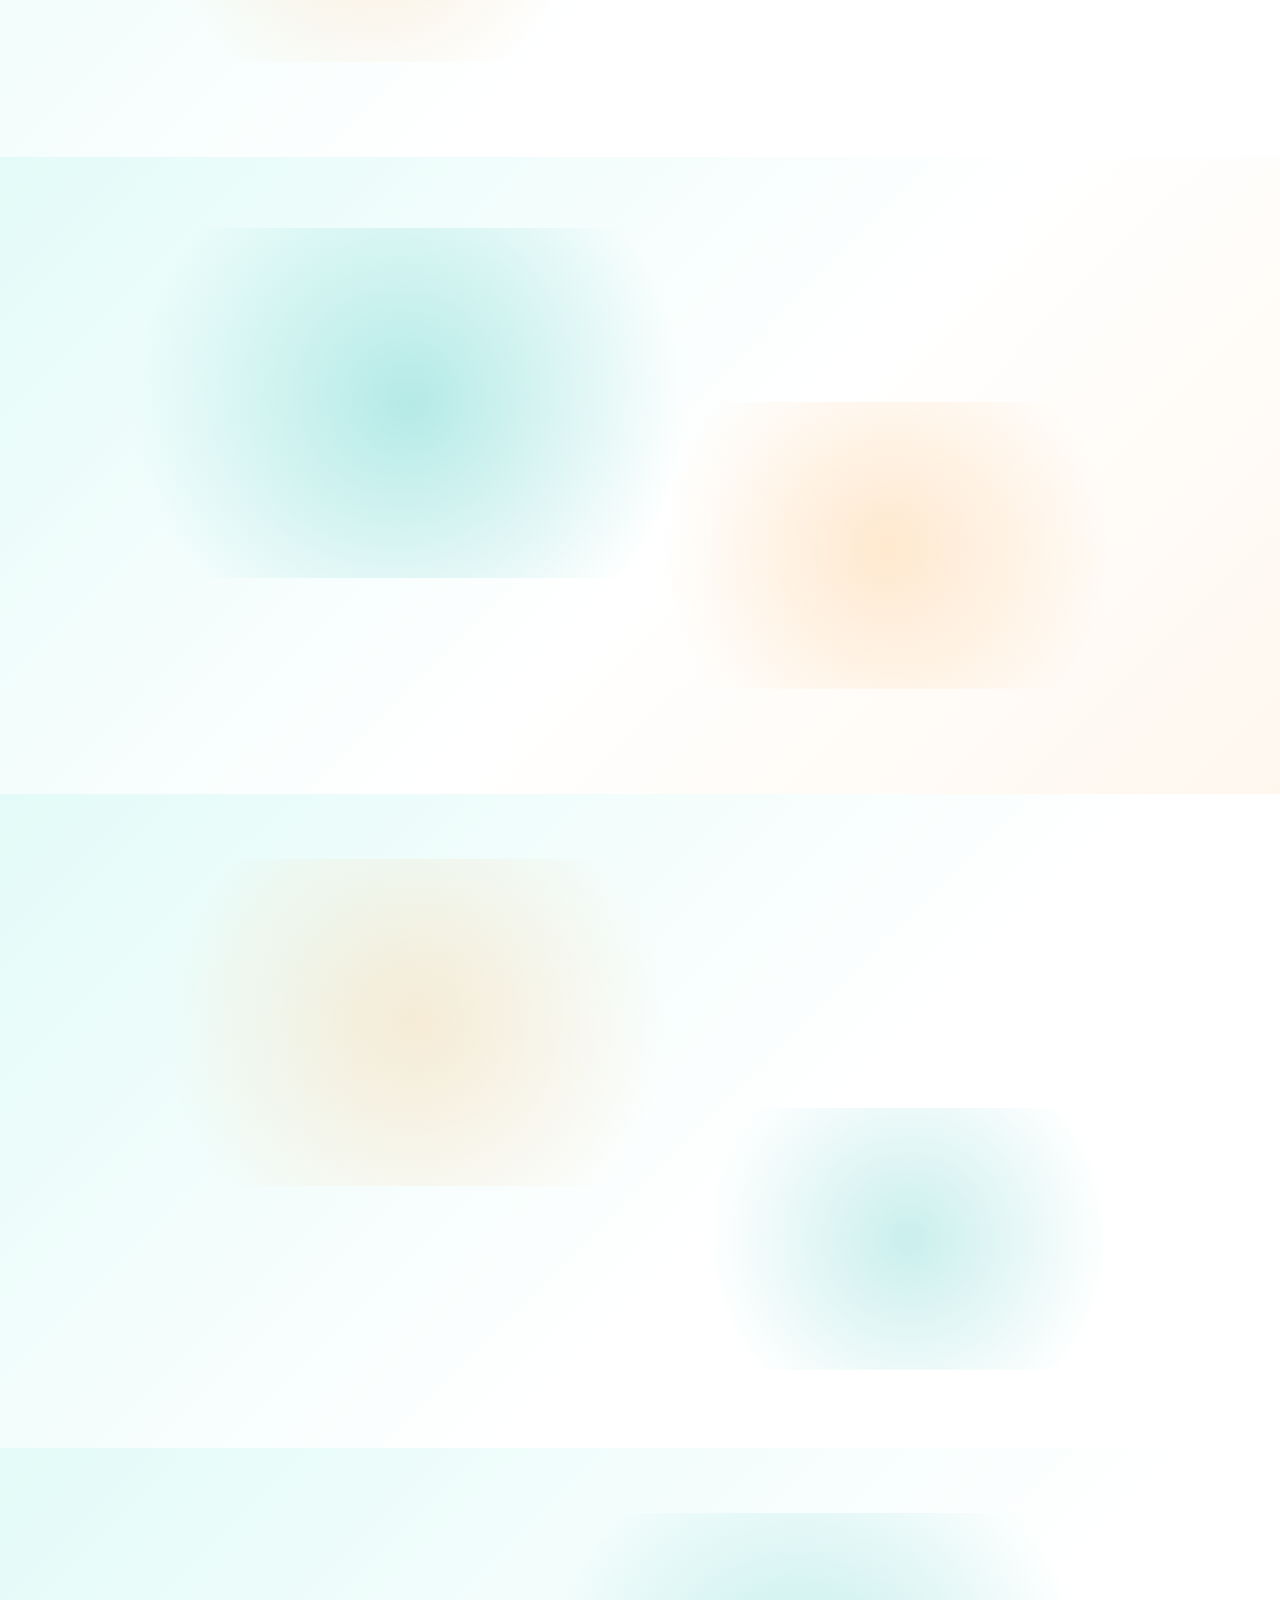
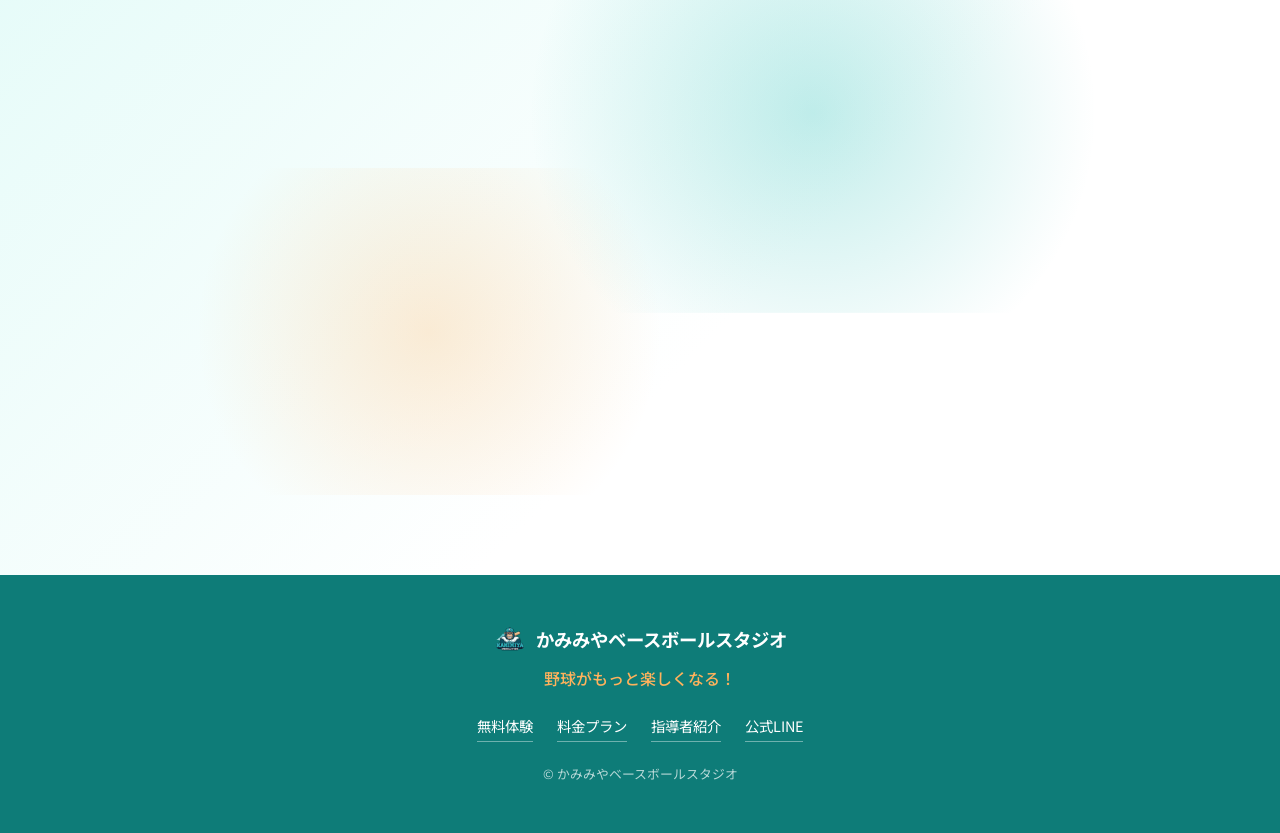
==== commit 9f29e628: "KBSロゴを王冠・筆文字・スウッシュ付きのデザインにし、KAMIMIYA BASEBALL STUDIOを併記 - 筆記体風フォント(Permanent Marker)で斜体のKBSに王冠と下線スウッ" ====
--- a/index.html
+++ b/index.html
@@ -9,7 +9,7 @@
 <link rel="apple-touch-icon" href="image/logo-icon.png">
 <link rel="preconnect" href="https://fonts.googleapis.com">
 <link rel="preconnect" href="https://fonts.gstatic.com" crossorigin>
-<link href="https://fonts.googleapis.com/css2?family=Noto+Sans+JP:wght@400;500;700;900&family=M+PLUS+Rounded+1c:wght@500;700;800&display=swap" rel="stylesheet">
+<link href="https://fonts.googleapis.com/css2?family=Noto+Sans+JP:wght@400;500;700;900&family=M+PLUS+Rounded+1c:wght@500;700;800&family=Permanent+Marker&display=swap" rel="stylesheet">
 <link rel="stylesheet" href="styles.css">
 </head>
 <body>
@@ -18,7 +18,8 @@
   <div class="container site-nav__inner">
     <a href="index.html" class="site-nav__logo">
       <img src="image/logo-icon.png" alt="" class="site-nav__logo-icon">
-      <span class="logo-text">KBS</span>
+      <span class="kbs-mark kbs-mark--nav"><svg class="kbs-crown" viewBox="0 0 48 30" aria-hidden="true"><path fill="currentColor" d="M3 27 L7 8 L17 17 L24 3 L31 17 L41 8 L45 27 Z"/><circle fill="currentColor" cx="7" cy="6" r="3"/><circle fill="currentColor" cx="24" cy="3" r="3"/><circle fill="currentColor" cx="41" cy="6" r="3"/></svg><span class="kbs-mark__text">KBS</span><svg class="kbs-swoosh" viewBox="0 0 240 26" preserveAspectRatio="none" aria-hidden="true"><path fill="currentColor" d="M2 20 C 60 8 150 2 238 4 C 170 10 90 18 30 25 C 16 25 6 24 2 20 Z"/></svg></span>
+      <span class="kbs-sub kbs-sub--nav">KAMIMIYA<br>BASEBALL STUDIO</span>
     </a>
     <button type="button" class="site-nav__toggle" aria-label="メニューを開く" aria-expanded="false" aria-controls="site-menu">
       <span></span><span></span><span></span>
@@ -36,8 +37,8 @@
   <div class="hero__bg"></div>
   <div class="hero__overlay"></div>
   <div class="hero__content">
-    <p class="hero__eyebrow">BASEBALL STUDIO</p>
-    <h1 class="hero__title">KBS</h1>
+    <h1 class="hero__title"><span class="kbs-mark kbs-mark--hero"><svg class="kbs-crown" viewBox="0 0 48 30" aria-hidden="true"><path fill="currentColor" d="M3 27 L7 8 L17 17 L24 3 L31 17 L41 8 L45 27 Z"/><circle fill="currentColor" cx="7" cy="6" r="3"/><circle fill="currentColor" cx="24" cy="3" r="3"/><circle fill="currentColor" cx="41" cy="6" r="3"/></svg><span class="kbs-mark__text">KBS</span><svg class="kbs-swoosh" viewBox="0 0 240 26" preserveAspectRatio="none" aria-hidden="true"><path fill="currentColor" d="M2 20 C 60 8 150 2 238 4 C 170 10 90 18 30 25 C 16 25 6 24 2 20 Z"/></svg></span></h1>
+    <p class="kbs-sub kbs-sub--hero">KAMIMIYA<br>BASEBALL STUDIO</p>
     <p class="hero__copy">野球がもっと楽しくなる！</p>
     <p class="hero__sub">一人ひとりの課題や目標に合わせて指導する、少人数制のレッスンです</p>
   </div>
--- a/styles.css
+++ b/styles.css
@@ -190,31 +190,93 @@
 }
 
 .hero__title {
+  font-size: clamp(3.6rem, 2.4rem + 7vw, 7.5rem);
+  line-height: 1;
+  margin-bottom: 34px;
+}
+
+.kbs-mark {
+  position: relative;
   display: inline-block;
-  font-size: clamp(3.2rem, 2.2rem + 6vw, 6.5rem);
-  font-weight: 900;
-  font-style: italic;
-  letter-spacing: 0.02em;
-  margin-bottom: 20px;
-  transform: skewX(-8deg);
+  line-height: 1;
+}
+
+.kbs-mark__text {
+  display: inline-block;
+  font-family: "Permanent Marker", "M PLUS Rounded 1c", sans-serif;
+  font-weight: 400;
+  letter-spacing: 0.03em;
+  transform: skewX(-10deg);
+}
+
+.kbs-crown {
+  position: absolute;
+  top: -0.5em;
+  left: 60%;
+  width: 0.42em;
+  height: auto;
+  transform: rotate(8deg);
+}
+
+.kbs-swoosh {
+  position: absolute;
+  left: -6%;
+  bottom: -0.2em;
+  width: 114%;
+  height: 0.2em;
+}
+
+.kbs-sub {
+  font-weight: 700;
+  text-transform: uppercase;
+  line-height: 1.35;
+}
+
+.kbs-mark--hero {
   color: var(--color-white);
-  background: linear-gradient(100deg, #ffffff 0%, #ffffff 40%, var(--color-accent) 68%, #ffe9c7 100%);
-  -webkit-background-clip: text;
-  background-clip: text;
-  -webkit-text-fill-color: transparent;
+}
+
+.kbs-mark--hero .kbs-mark__text {
   text-shadow: 0 6px 24px rgba(0, 0, 0, 0.45);
 }
 
-.logo-text {
-  display: inline-block;
-  font-style: italic;
-  letter-spacing: 0.02em;
-  transform: skewX(-8deg);
-  color: var(--color-primary-dark);
+.kbs-mark--hero .kbs-crown,
+.kbs-mark--hero .kbs-swoosh {
+  filter: drop-shadow(0 4px 12px rgba(0, 0, 0, 0.4));
+}
+
+.kbs-sub--hero {
+  font-size: clamp(0.8rem, 0.7rem + 0.5vw, 1.1rem);
+  letter-spacing: 0.3em;
+  color: rgba(255, 255, 255, 0.92);
+  margin-bottom: 26px;
+  text-shadow: 0 2px 10px rgba(0, 0, 0, 0.4);
+}
+
+.kbs-mark--nav {
+  font-size: 1.7rem;
+  margin-top: 0.3em;
+}
+
+.kbs-mark--nav .kbs-mark__text {
   background: linear-gradient(100deg, var(--color-primary-dark) 0%, var(--color-primary) 55%, var(--color-accent-dark) 100%);
   -webkit-background-clip: text;
   background-clip: text;
   -webkit-text-fill-color: transparent;
+  color: var(--color-primary-dark);
+  padding-right: 0.08em;
+}
+
+.kbs-mark--nav .kbs-crown,
+.kbs-mark--nav .kbs-swoosh {
+  color: var(--color-accent);
+}
+
+.kbs-sub--nav {
+  font-size: 0.55rem;
+  letter-spacing: 0.14em;
+  color: var(--color-primary-dark);
+  margin-left: 2px;
 }
 
 .hero__copy {
@@ -689,8 +751,8 @@
   backdrop-filter: none;
   -webkit-backdrop-filter: none;
   min-height: 360px;
-  width: 90%;
-  margin-left: auto;
+  width: 100%;
+  margin: 0 auto;
   transform: translateZ(0);
 }
 
@@ -703,7 +765,7 @@
   width: 100%;
   height: 100%;
   object-fit: cover;
-  object-position: 70% center;
+  object-position: 50% center;
   transition: transform var(--duration-fast) var(--ease-snap);
 }
 
@@ -1308,7 +1370,16 @@
   }
 
   .hero__title {
-    font-size: 1.4rem;
+    font-size: 4.6rem;
+    margin-bottom: 30px;
+  }
+
+  .kbs-mark--nav {
+    font-size: 1.45rem;
+  }
+
+  .kbs-sub--nav {
+    font-size: 0.5rem;
   }
 
   .about-grid__lead {
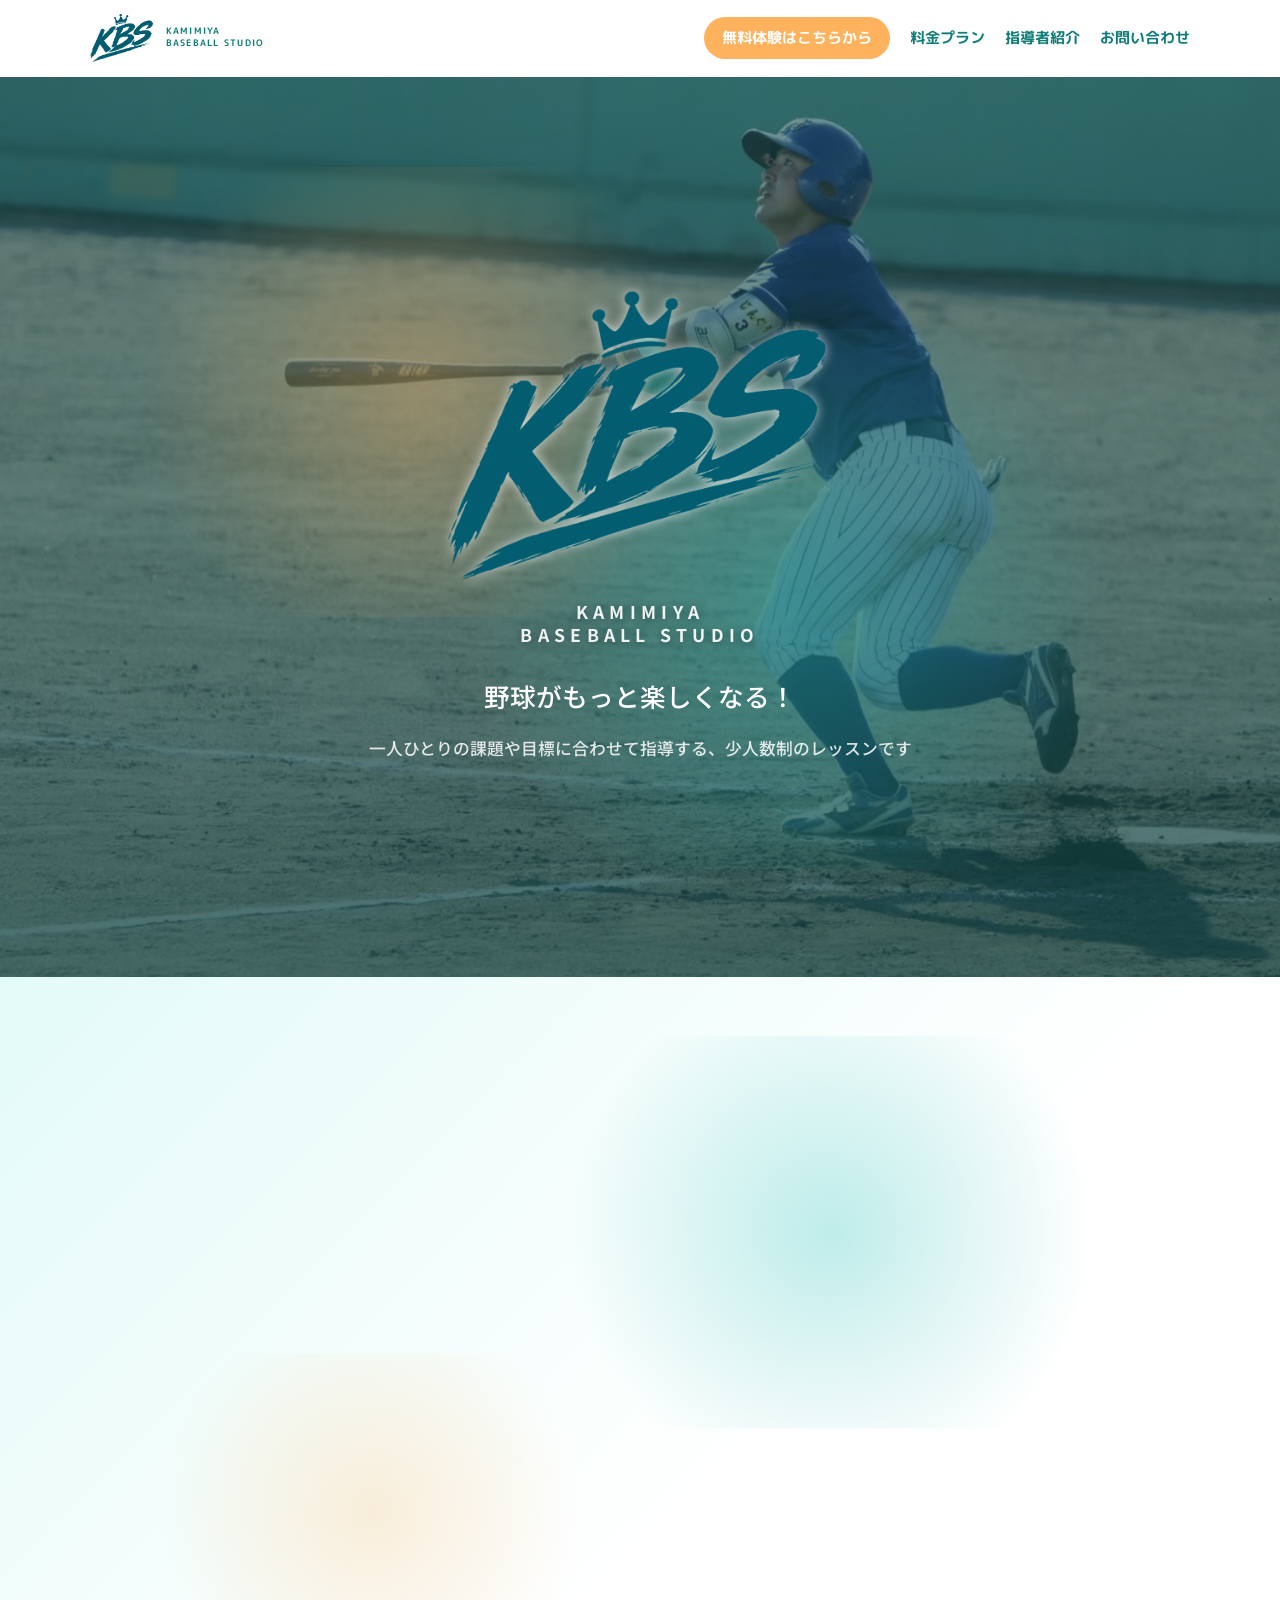
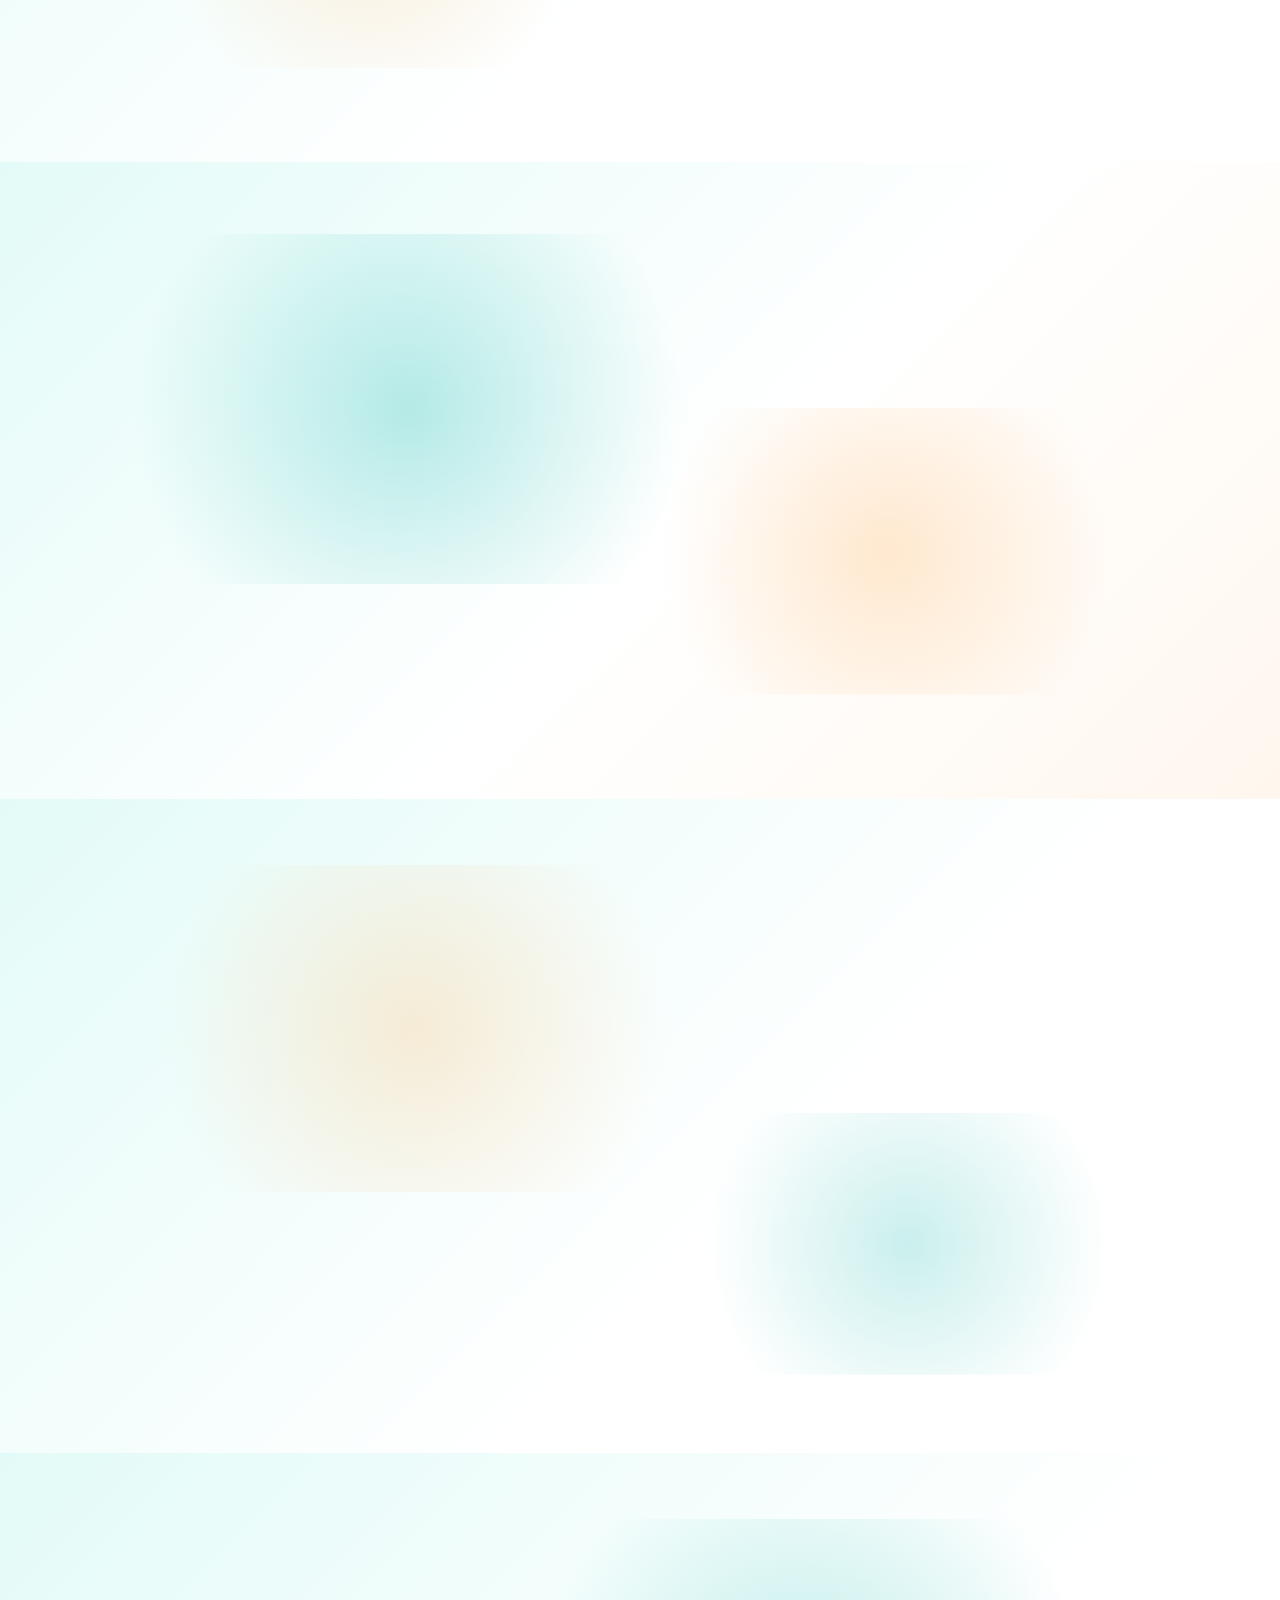
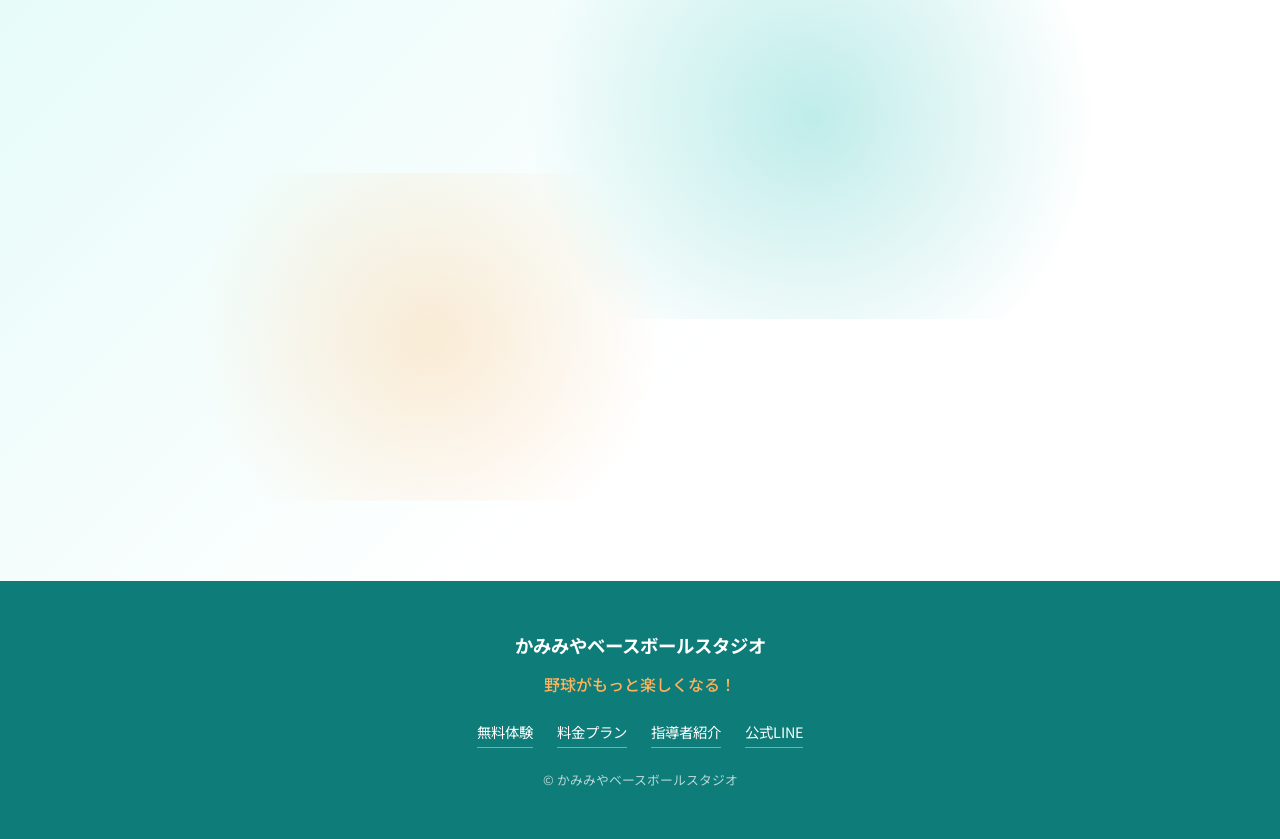
==== commit b3aafd39: "KBSロゴを指定画像に差し替え、ゴリラロゴを削除 Co-Authored-By: Claude Sonnet 5.5 <noreply@anthropic.com>" ====
--- a/index.html
+++ b/index.html
@@ -5,8 +5,8 @@
 <meta name="viewport" content="width=device-width, initial-scale=1.0">
 <title>かみみやベースボールスタジオ｜野球がもっと楽しくなる！</title>
 <meta name="description" content="かみみやベースボールスタジオ。一人ひとりの課題や目標に合わせて、技術の向上だけでなく「野球を楽しむこと」を大切にする野球指導スタジオです。まずは無料体験から。">
-<link rel="icon" type="image/png" href="image/logo-icon.png">
-<link rel="apple-touch-icon" href="image/logo-icon.png">
+<link rel="icon" type="image/png" href="image/kbs-logo.png">
+<link rel="apple-touch-icon" href="image/kbs-logo.png">
 <link rel="preconnect" href="https://fonts.googleapis.com">
 <link rel="preconnect" href="https://fonts.gstatic.com" crossorigin>
 <link href="https://fonts.googleapis.com/css2?family=Noto+Sans+JP:wght@400;500;700;900&family=M+PLUS+Rounded+1c:wght@500;700;800&family=Permanent+Marker&display=swap" rel="stylesheet">
@@ -17,8 +17,7 @@
 <nav class="site-nav">
   <div class="container site-nav__inner">
     <a href="index.html" class="site-nav__logo">
-      <img src="image/logo-icon.png" alt="" class="site-nav__logo-icon">
-      <span class="kbs-mark kbs-mark--nav"><svg class="kbs-crown" viewBox="0 0 48 30" aria-hidden="true"><path fill="currentColor" d="M3 27 L7 8 L17 17 L24 3 L31 17 L41 8 L45 27 Z"/><circle fill="currentColor" cx="7" cy="6" r="3"/><circle fill="currentColor" cx="24" cy="3" r="3"/><circle fill="currentColor" cx="41" cy="6" r="3"/></svg><span class="kbs-mark__text">KBS</span><svg class="kbs-swoosh" viewBox="0 0 240 26" preserveAspectRatio="none" aria-hidden="true"><path fill="currentColor" d="M2 20 C 60 8 150 2 238 4 C 170 10 90 18 30 25 C 16 25 6 24 2 20 Z"/></svg></span>
+      <img src="image/kbs-logo.png" alt="KBS" class="kbs-logo kbs-logo--nav">
       <span class="kbs-sub kbs-sub--nav">KAMIMIYA<br>BASEBALL STUDIO</span>
     </a>
     <button type="button" class="site-nav__toggle" aria-label="メニューを開く" aria-expanded="false" aria-controls="site-menu">
@@ -37,7 +36,7 @@
   <div class="hero__bg"></div>
   <div class="hero__overlay"></div>
   <div class="hero__content">
-    <h1 class="hero__title"><span class="kbs-mark kbs-mark--hero"><svg class="kbs-crown" viewBox="0 0 48 30" aria-hidden="true"><path fill="currentColor" d="M3 27 L7 8 L17 17 L24 3 L31 17 L41 8 L45 27 Z"/><circle fill="currentColor" cx="7" cy="6" r="3"/><circle fill="currentColor" cx="24" cy="3" r="3"/><circle fill="currentColor" cx="41" cy="6" r="3"/></svg><span class="kbs-mark__text">KBS</span><svg class="kbs-swoosh" viewBox="0 0 240 26" preserveAspectRatio="none" aria-hidden="true"><path fill="currentColor" d="M2 20 C 60 8 150 2 238 4 C 170 10 90 18 30 25 C 16 25 6 24 2 20 Z"/></svg></span></h1>
+    <h1 class="hero__title"><img src="image/kbs-logo.png" alt="KBS" class="kbs-logo kbs-logo--hero"></h1>
     <p class="kbs-sub kbs-sub--hero">KAMIMIYA<br>BASEBALL STUDIO</p>
     <p class="hero__copy">野球がもっと楽しくなる！</p>
     <p class="hero__sub">一人ひとりの課題や目標に合わせて指導する、少人数制のレッスンです</p>
@@ -149,7 +148,6 @@
 <footer class="footer">
   <div class="container">
     <div class="footer__brand">
-      <img src="image/logo-icon.png" alt="" class="footer__logo-icon">
       <p class="footer__name">かみみやベースボールスタジオ</p>
     </div>
     <p class="footer__copy">野球がもっと楽しくなる！</p>
--- a/styles.css
+++ b/styles.css
@@ -190,59 +190,31 @@
 }
 
 .hero__title {
-  font-size: clamp(3.6rem, 2.4rem + 7vw, 7.5rem);
   line-height: 1;
-  margin-bottom: 34px;
-}
-
-.kbs-mark {
-  position: relative;
-  display: inline-block;
-  line-height: 1;
-}
-
-.kbs-mark__text {
-  display: inline-block;
-  font-family: "Permanent Marker", "M PLUS Rounded 1c", sans-serif;
-  font-weight: 400;
-  letter-spacing: 0.03em;
-  transform: skewX(-10deg);
-}
-
-.kbs-crown {
-  position: absolute;
-  top: -0.5em;
-  left: 60%;
-  width: 0.42em;
+  margin-bottom: 20px;
+}
+
+.kbs-logo {
+  display: block;
   height: auto;
-  transform: rotate(8deg);
-}
-
-.kbs-swoosh {
-  position: absolute;
-  left: -6%;
-  bottom: -0.2em;
-  width: 114%;
-  height: 0.2em;
+}
+
+.kbs-logo--hero {
+  width: clamp(260px, 30vw, 460px);
+  margin: 0 auto;
+  filter: drop-shadow(0 0 6px rgba(255, 255, 255, 0.7));
+}
+
+.kbs-logo--nav {
+  height: 48px;
+  width: auto;
+  flex-shrink: 0;
 }
 
 .kbs-sub {
   font-weight: 700;
   text-transform: uppercase;
   line-height: 1.35;
-}
-
-.kbs-mark--hero {
-  color: var(--color-white);
-}
-
-.kbs-mark--hero .kbs-mark__text {
-  text-shadow: 0 6px 24px rgba(0, 0, 0, 0.45);
-}
-
-.kbs-mark--hero .kbs-crown,
-.kbs-mark--hero .kbs-swoosh {
-  filter: drop-shadow(0 4px 12px rgba(0, 0, 0, 0.4));
 }
 
 .kbs-sub--hero {
@@ -251,25 +223,6 @@
   color: rgba(255, 255, 255, 0.92);
   margin-bottom: 26px;
   text-shadow: 0 2px 10px rgba(0, 0, 0, 0.4);
-}
-
-.kbs-mark--nav {
-  font-size: 1.7rem;
-  margin-top: 0.3em;
-}
-
-.kbs-mark--nav .kbs-mark__text {
-  background: linear-gradient(100deg, var(--color-primary-dark) 0%, var(--color-primary) 55%, var(--color-accent-dark) 100%);
-  -webkit-background-clip: text;
-  background-clip: text;
-  -webkit-text-fill-color: transparent;
-  color: var(--color-primary-dark);
-  padding-right: 0.08em;
-}
-
-.kbs-mark--nav .kbs-crown,
-.kbs-mark--nav .kbs-swoosh {
-  color: var(--color-accent);
 }
 
 .kbs-sub--nav {
@@ -629,13 +582,6 @@
   letter-spacing: 0.06em;
 }
 
-.site-nav__logo-icon {
-  width: 32px;
-  height: 32px;
-  object-fit: contain;
-  flex-shrink: 0;
-}
-
 .site-nav__links {
   display: flex;
   align-items: center;
@@ -1210,13 +1156,6 @@
   margin-bottom: 8px;
 }
 
-.footer__logo-icon {
-  width: 32px;
-  height: 32px;
-  object-fit: contain;
-  flex-shrink: 0;
-}
-
 .footer__name {
   font-size: 1.15rem;
   font-weight: 700;
@@ -1297,6 +1236,8 @@
     flex-wrap: nowrap;
     justify-content: space-between;
     position: relative;
+    padding-left: 12px;
+    padding-right: 12px;
   }
 
   .site-nav__logo {
@@ -1349,7 +1290,7 @@
     align-items: stretch;
     gap: 4px;
     padding: 12px;
-    background: rgba(255, 255, 255, 0.98);
+    background: #ffffff;
     border-radius: 0 0 16px 16px;
     box-shadow: 0 12px 24px rgba(14, 124, 120, 0.18);
   }
@@ -1370,12 +1311,15 @@
   }
 
   .hero__title {
-    font-size: 4.6rem;
-    margin-bottom: 30px;
-  }
-
-  .kbs-mark--nav {
-    font-size: 1.45rem;
+    margin-bottom: 18px;
+  }
+
+  .kbs-logo--nav {
+    height: 44px;
+  }
+
+  .kbs-logo--hero {
+    width: min(78vw, 340px);
   }
 
   .kbs-sub--nav {
